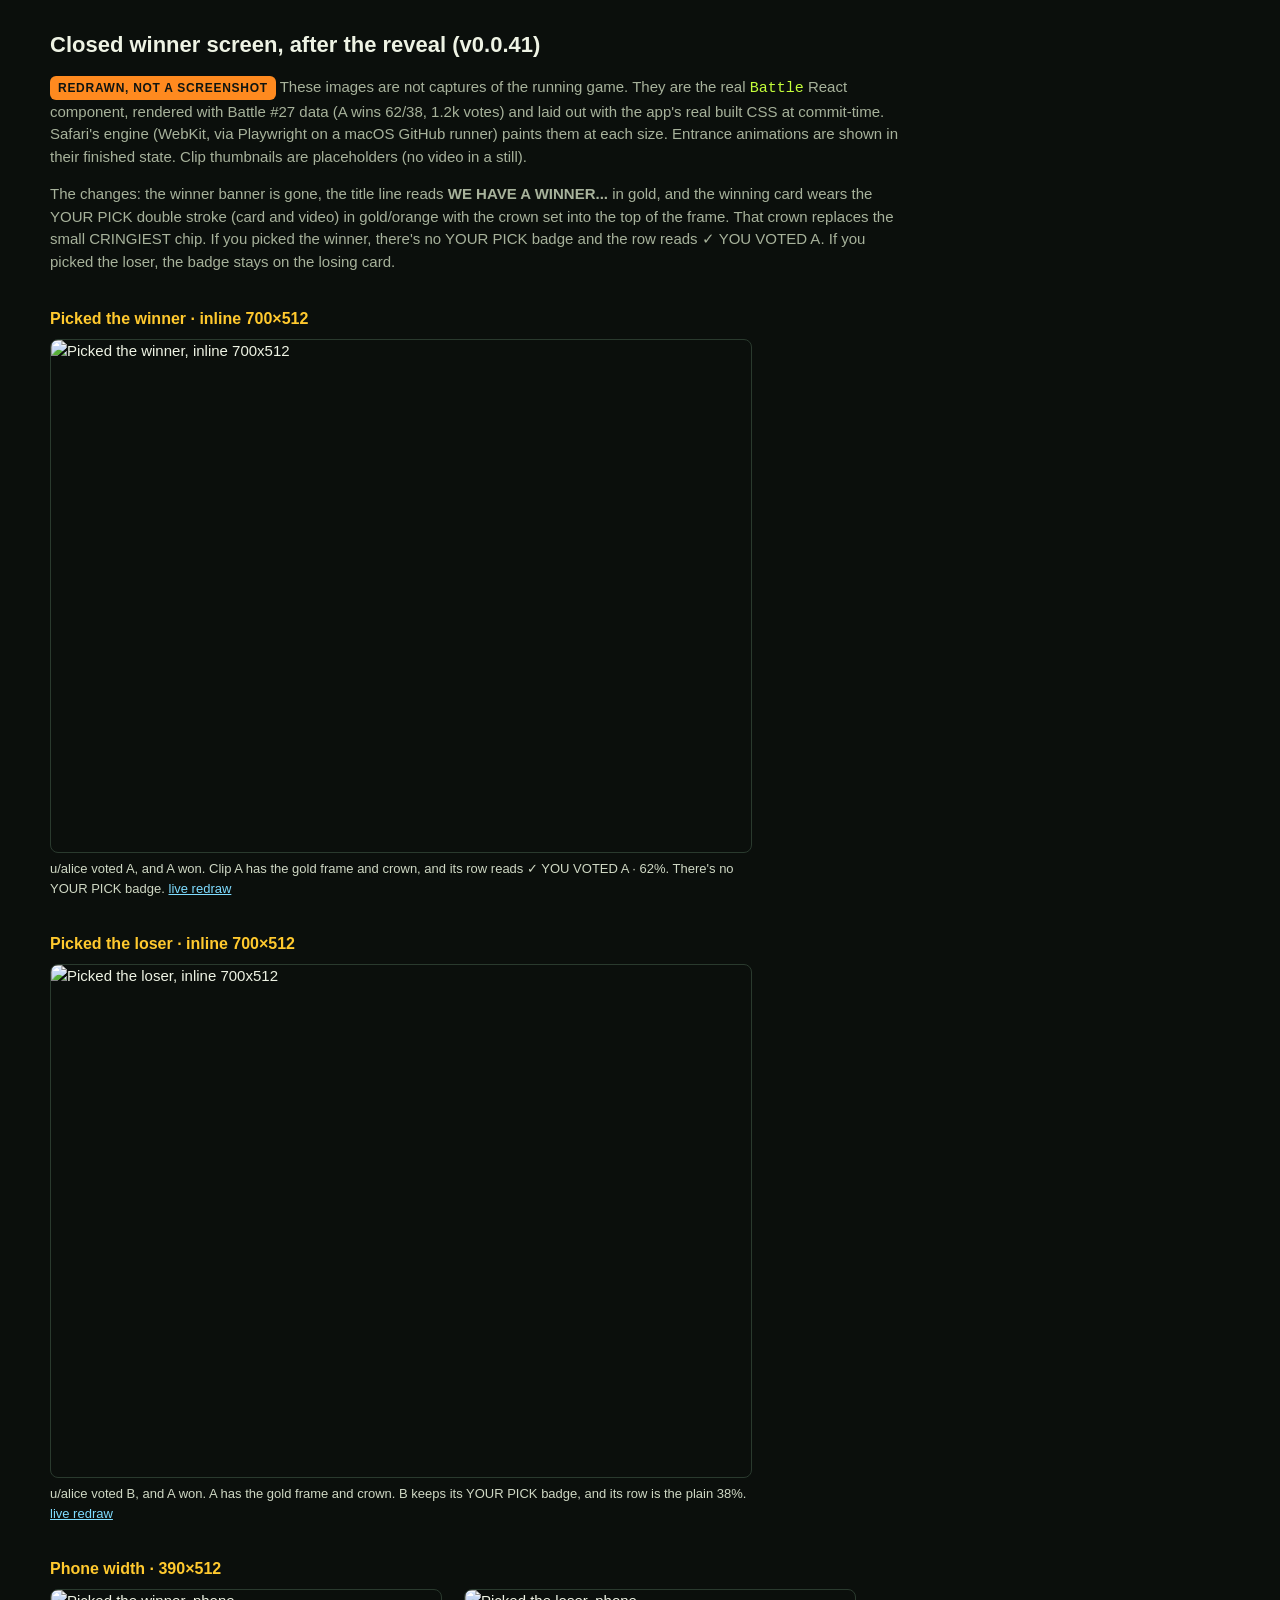
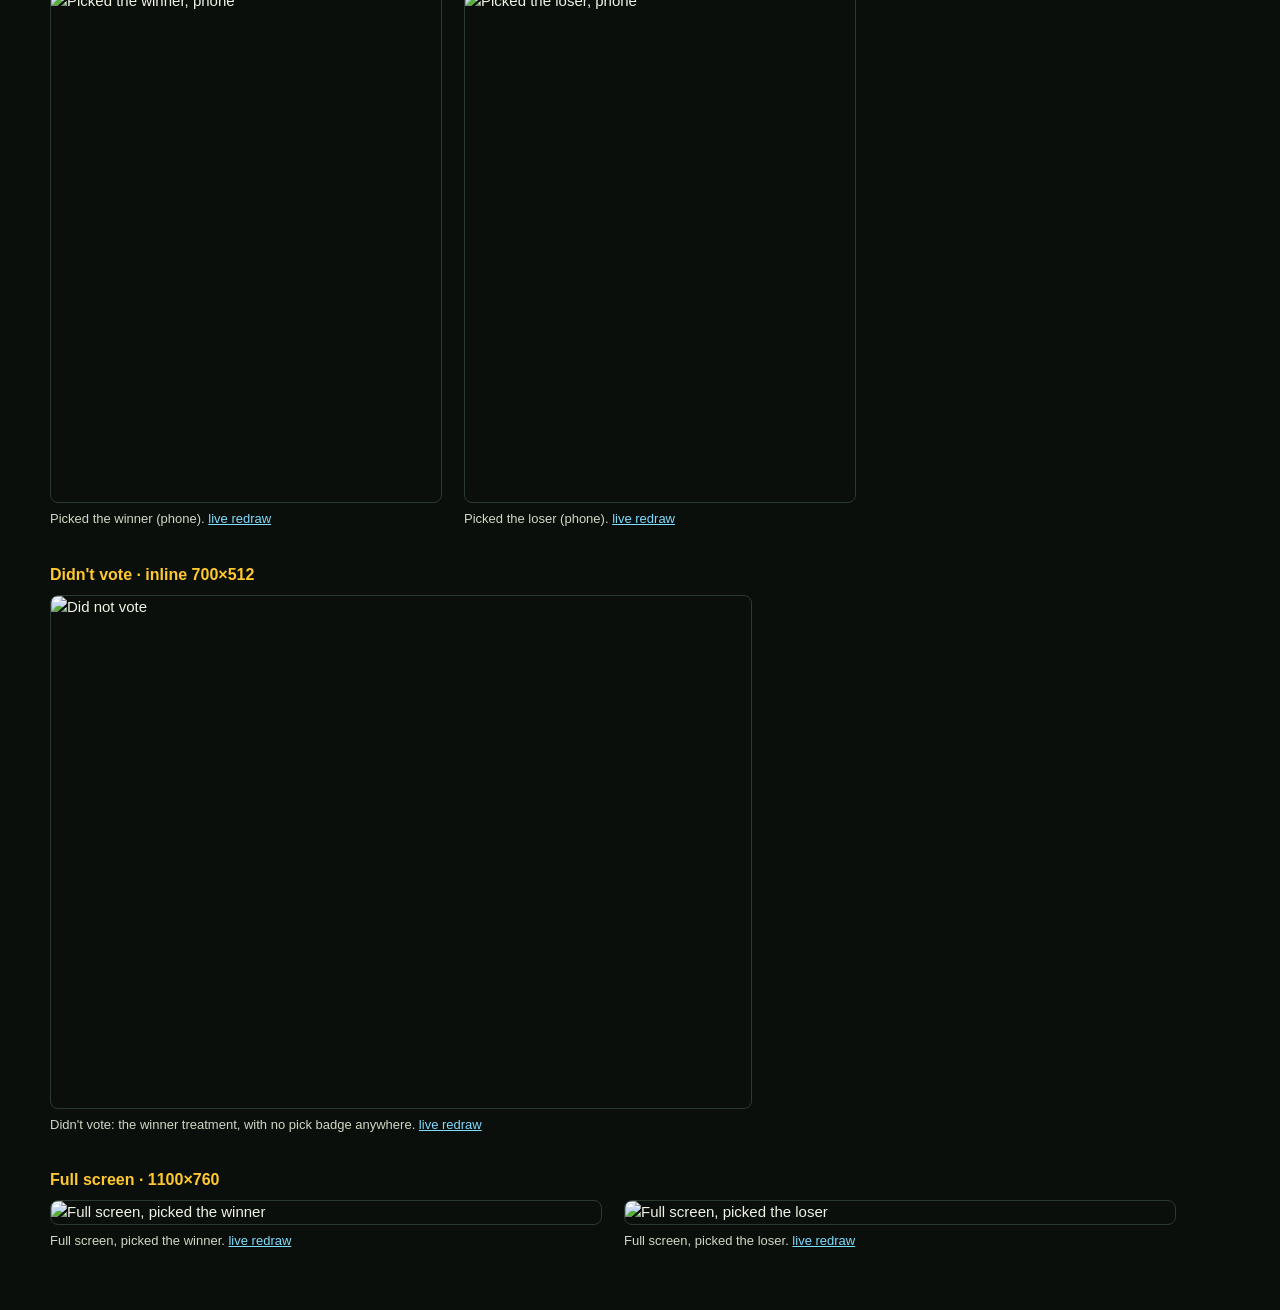
==== winner-screen/index.html @ 5b9187ba "winner-screen: closed winner screen redraw (v0.0.41)" ====
<!doctype html>
<html lang="en"><head><meta charset="utf-8"><meta name="viewport" content="width=device-width,initial-scale=1">
<title>Cringe Battles · closed winner screen (v0.0.41)</title>
<style>
body{margin:0;background:#0b0f0c;color:#eef3e4;font:15px/1.5 -apple-system,BlinkMacSystemFont,'Segoe UI',sans-serif}
main{max-width:1180px;margin:0 auto;padding:28px 20px 60px}
h1{font-size:22px;margin:0 0 6px} h2{font-size:16px;margin:34px 0 8px;color:#ffc92e}
.lbl{display:inline-block;background:#ff8a1f;color:#0f1411;font-weight:800;font-size:12px;letter-spacing:.06em;padding:3px 8px;border-radius:6px}
p{color:#a7b29b;max-width:860px} code{color:#c4ff3a}
.row{display:flex;flex-wrap:wrap;gap:22px;align-items:flex-start}
figure{margin:0} figure img{display:block;border:1px solid #2a3a2e;border-radius:8px;max-width:100%}
figcaption{font-size:13px;color:#cfd8c4;margin-top:6px;max-width:700px}
figcaption a{color:#7fdcff}
</style></head><body><main>
<h1>Closed winner screen, after the reveal (v0.0.41)</h1>
<p><span class="lbl">REDRAWN, NOT A SCREENSHOT</span> These images are not captures of the running game. They are the real <code>Battle</code> React component, rendered with Battle #27 data (A wins 62/38, 1.2k votes) and laid out with the app's real built CSS at commit-time. Safari's engine (WebKit, via Playwright on a macOS GitHub runner) paints them at each size. Entrance animations are shown in their finished state. Clip thumbnails are placeholders (no video in a still).</p>
<p>The changes: the winner banner is gone, the title line reads <b>WE HAVE A WINNER...</b> in gold, and the winning card wears the YOUR PICK double stroke (card and video) in gold/orange with the crown set into the top of the frame. That crown replaces the small CRINGIEST chip. If you picked the winner, there's no YOUR PICK badge and the row reads ✓ YOU VOTED A. If you picked the loser, the badge stays on the losing card.</p>

<h2>Picked the winner · inline 700×512</h2>
<div class="row"><figure><img src="shots/picked-winner--inline-700x512.png" width="700" height="512" alt="Picked the winner, inline 700x512"><figcaption>u/alice voted A, and A won. Clip A has the gold frame and crown, and its row reads ✓ YOU VOTED A · 62%. There's no YOUR PICK badge. <a href="cap/picked-winner--inline-700x512.html">live redraw</a></figcaption></figure></div>

<h2>Picked the loser · inline 700×512</h2>
<div class="row"><figure><img src="shots/picked-loser--inline-700x512.png" width="700" height="512" alt="Picked the loser, inline 700x512"><figcaption>u/alice voted B, and A won. A has the gold frame and crown. B keeps its YOUR PICK badge, and its row is the plain 38%. <a href="cap/picked-loser--inline-700x512.html">live redraw</a></figcaption></figure></div>

<h2>Phone width · 390×512</h2>
<div class="row">
<figure><img src="shots/picked-winner--phone-390x512.png" width="390" height="512" alt="Picked the winner, phone"><figcaption>Picked the winner (phone). <a href="cap/picked-winner--phone-390x512.html">live redraw</a></figcaption></figure>
<figure><img src="shots/picked-loser--phone-390x512.png" width="390" height="512" alt="Picked the loser, phone"><figcaption>Picked the loser (phone). <a href="cap/picked-loser--phone-390x512.html">live redraw</a></figcaption></figure>
</div>

<h2>Didn't vote · inline 700×512</h2>
<div class="row"><figure><img src="shots/no-vote--inline-700x512.png" width="700" height="512" alt="Did not vote"><figcaption>Didn't vote: the winner treatment, with no pick badge anywhere. <a href="cap/no-vote--inline-700x512.html">live redraw</a></figcaption></figure></div>

<h2>Full screen · 1100×760</h2>
<div class="row">
<figure><img src="shots/fullscreen-picked-winner--fullscreen-1100x760.png" width="550" alt="Full screen, picked the winner"><figcaption>Full screen, picked the winner. <a href="cap/fullscreen-picked-winner--fullscreen-1100x760.html">live redraw</a></figcaption></figure>
<figure><img src="shots/fullscreen-picked-loser--fullscreen-1100x760.png" width="550" alt="Full screen, picked the loser"><figcaption>Full screen, picked the loser. <a href="cap/fullscreen-picked-loser--fullscreen-1100x760.html">live redraw</a></figcaption></figure>
</div>
</main></body></html>
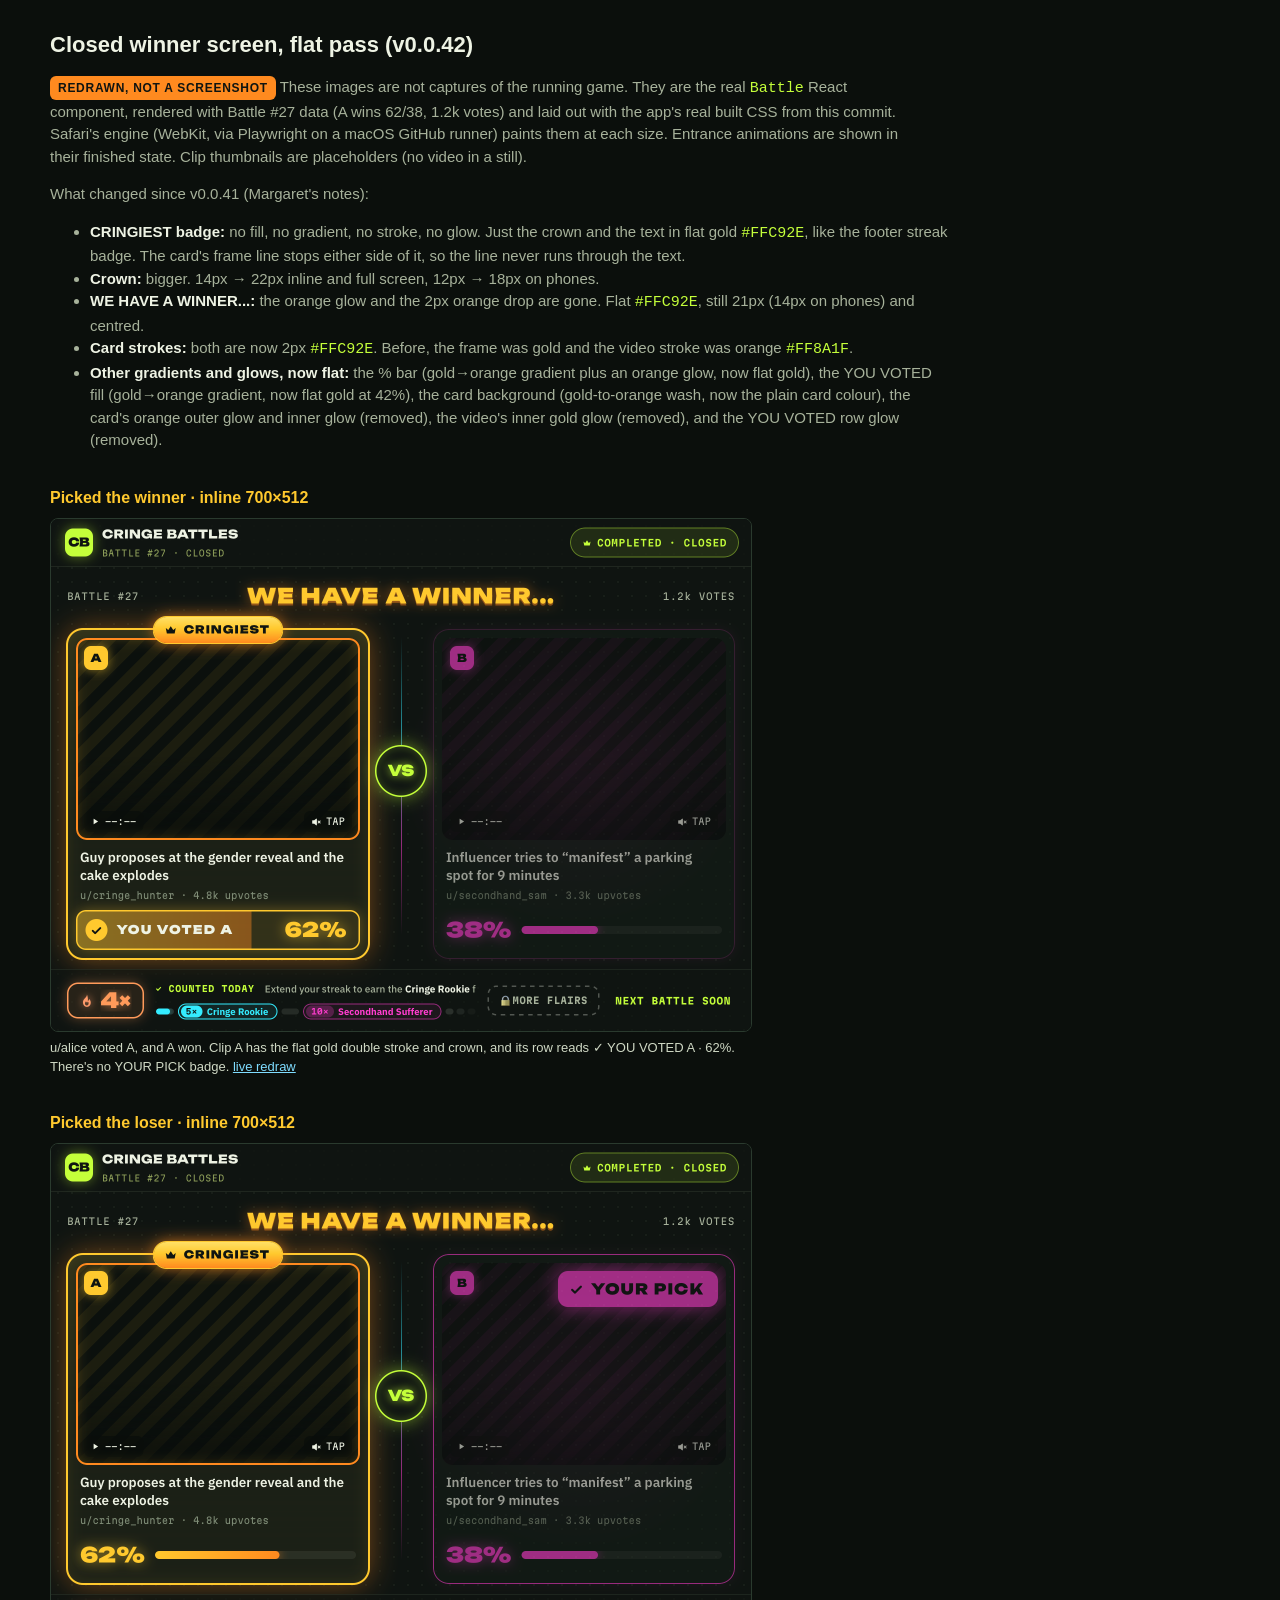
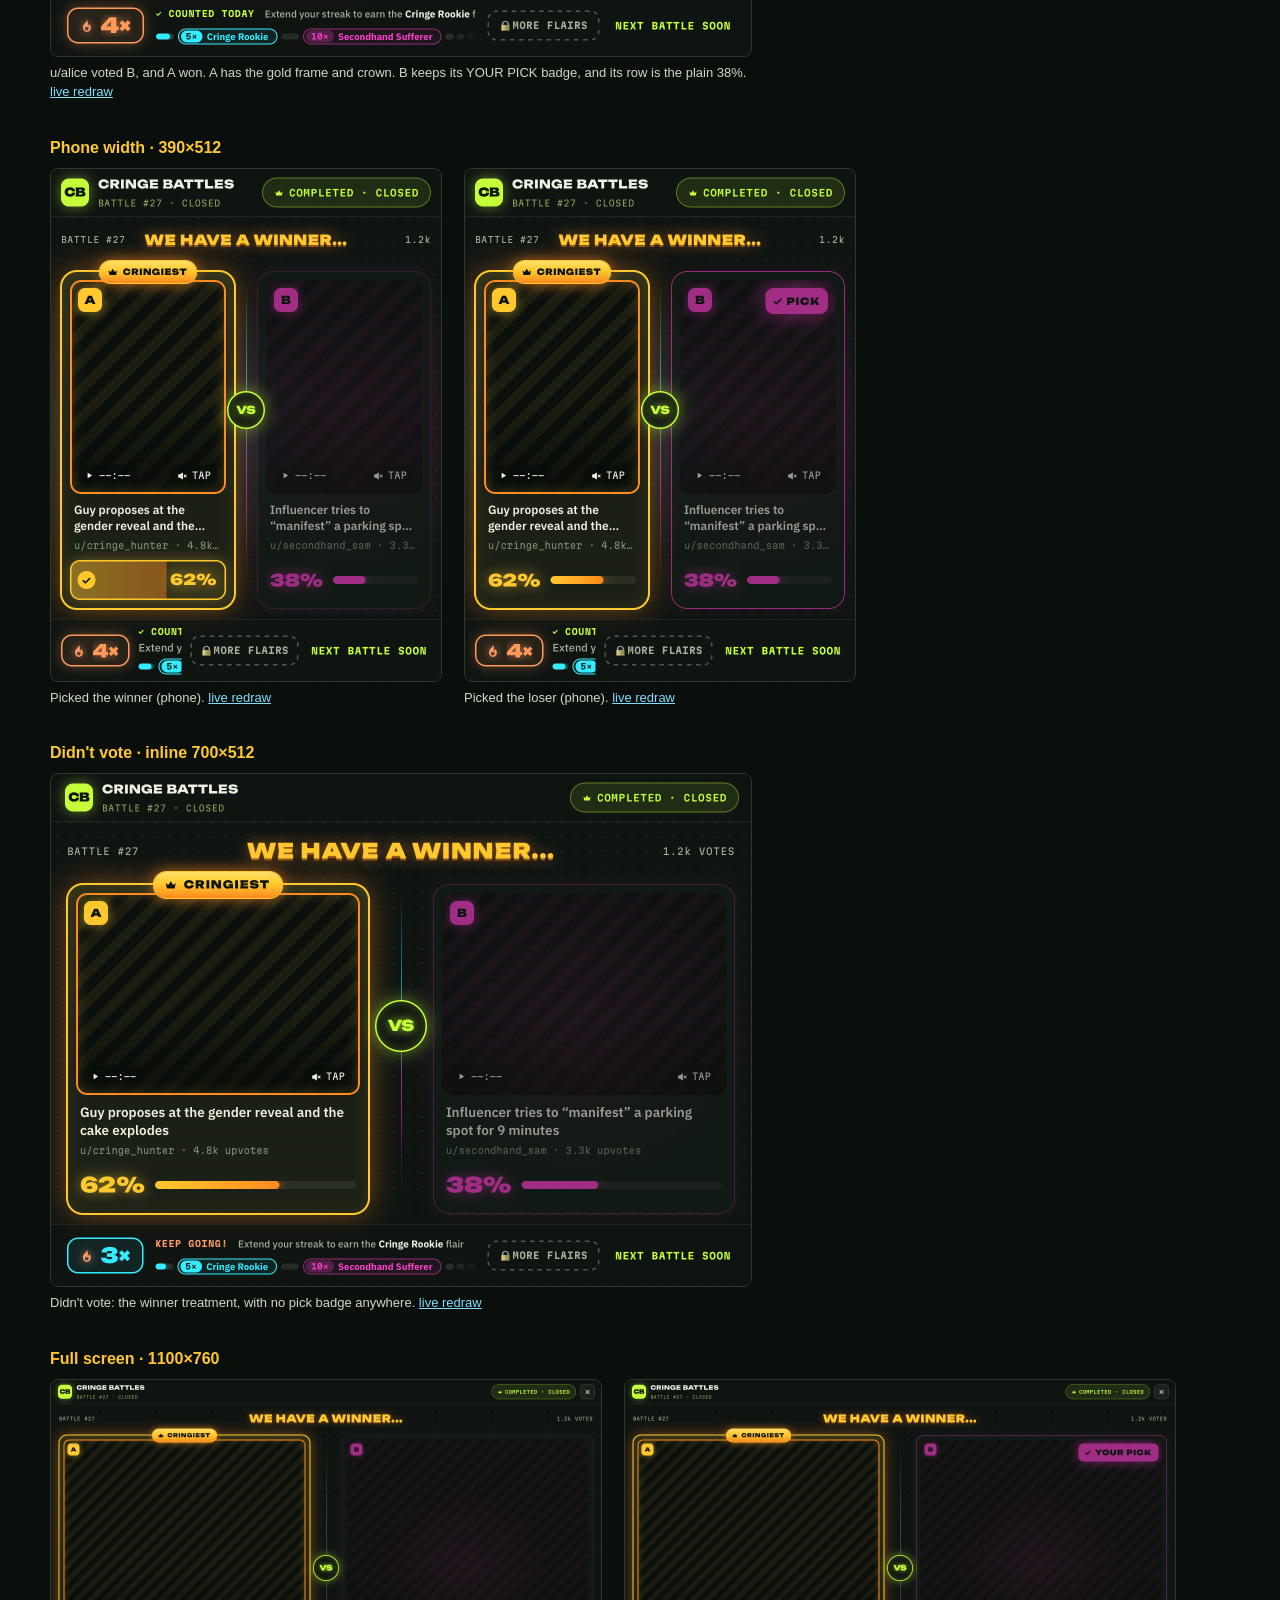
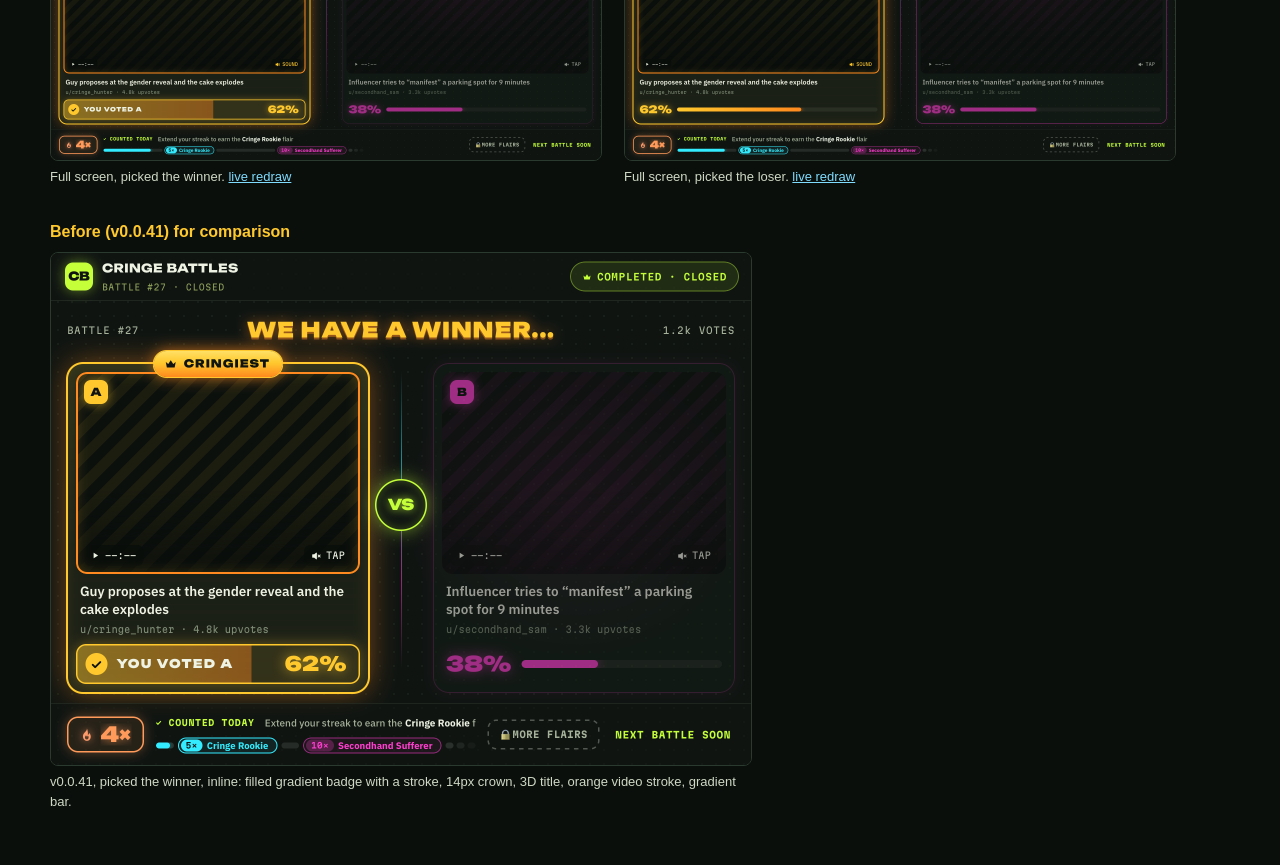
==== commit 5da1e076: "winner-screen v0.0.42: flat pass redraws (keep v0.0.41 shots for comparison) + pixel check" ====
--- a/winner-screen/index.html
+++ b/winner-screen/index.html
@@ -1,23 +1,31 @@
 <!doctype html>
 <html lang="en"><head><meta charset="utf-8"><meta name="viewport" content="width=device-width,initial-scale=1">
-<title>Cringe Battles · closed winner screen (v0.0.41)</title>
+<title>Cringe Battles · closed winner screen (v0.0.42, flat pass)</title>
 <style>
 body{margin:0;background:#0b0f0c;color:#eef3e4;font:15px/1.5 -apple-system,BlinkMacSystemFont,'Segoe UI',sans-serif}
 main{max-width:1180px;margin:0 auto;padding:28px 20px 60px}
 h1{font-size:22px;margin:0 0 6px} h2{font-size:16px;margin:34px 0 8px;color:#ffc92e}
 .lbl{display:inline-block;background:#ff8a1f;color:#0f1411;font-weight:800;font-size:12px;letter-spacing:.06em;padding:3px 8px;border-radius:6px}
-p{color:#a7b29b;max-width:860px} code{color:#c4ff3a}
+p,li{color:#a7b29b;max-width:860px} code{color:#c4ff3a} b{color:#eef3e4}
 .row{display:flex;flex-wrap:wrap;gap:22px;align-items:flex-start}
 figure{margin:0} figure img{display:block;border:1px solid #2a3a2e;border-radius:8px;max-width:100%}
 figcaption{font-size:13px;color:#cfd8c4;margin-top:6px;max-width:700px}
-figcaption a{color:#7fdcff}
+figcaption a,p a{color:#7fdcff}
+table{border-collapse:collapse;font-size:13px;color:#cfd8c4} td,th{border:1px solid #2a3a2e;padding:4px 8px;text-align:left}
 </style></head><body><main>
-<h1>Closed winner screen, after the reveal (v0.0.41)</h1>
-<p><span class="lbl">REDRAWN, NOT A SCREENSHOT</span> These images are not captures of the running game. They are the real <code>Battle</code> React component, rendered with Battle #27 data (A wins 62/38, 1.2k votes) and laid out with the app's real built CSS at commit-time. Safari's engine (WebKit, via Playwright on a macOS GitHub runner) paints them at each size. Entrance animations are shown in their finished state. Clip thumbnails are placeholders (no video in a still).</p>
-<p>The changes: the winner banner is gone, the title line reads <b>WE HAVE A WINNER...</b> in gold, and the winning card wears the YOUR PICK double stroke (card and video) in gold/orange with the crown set into the top of the frame. That crown replaces the small CRINGIEST chip. If you picked the winner, there's no YOUR PICK badge and the row reads ✓ YOU VOTED A. If you picked the loser, the badge stays on the losing card.</p>
+<h1>Closed winner screen, flat pass (v0.0.42)</h1>
+<p><span class="lbl">REDRAWN, NOT A SCREENSHOT</span> These images are not captures of the running game. They are the real <code>Battle</code> React component, rendered with Battle #27 data (A wins 62/38, 1.2k votes) and laid out with the app's real built CSS from this commit. Safari's engine (WebKit, via Playwright on a macOS GitHub runner) paints them at each size. Entrance animations are shown in their finished state. Clip thumbnails are placeholders (no video in a still).</p>
+<p>What changed since v0.0.41 (Margaret's notes):</p>
+<ul>
+<li><b>CRINGIEST badge:</b> no fill, no gradient, no stroke, no glow. Just the crown and the text in flat gold <code>#FFC92E</code>, like the footer streak badge. The card's frame line stops either side of it, so the line never runs through the text.</li>
+<li><b>Crown:</b> bigger. 14px → 22px inline and full screen, 12px → 18px on phones.</li>
+<li><b>WE HAVE A WINNER...:</b> the orange glow and the 2px orange drop are gone. Flat <code>#FFC92E</code>, still 21px (14px on phones) and centred.</li>
+<li><b>Card strokes:</b> both are now 2px <code>#FFC92E</code>. Before, the frame was gold and the video stroke was orange <code>#FF8A1F</code>.</li>
+<li><b>Other gradients and glows, now flat:</b> the % bar (gold→orange gradient plus an orange glow, now flat gold), the YOU VOTED fill (gold→orange gradient, now flat gold at 42%), the card background (gold-to-orange wash, now the plain card colour), the card's orange outer glow and inner glow (removed), the video's inner gold glow (removed), and the YOU VOTED row glow (removed).</li>
+</ul>
 
 <h2>Picked the winner · inline 700×512</h2>
-<div class="row"><figure><img src="shots/picked-winner--inline-700x512.png" width="700" height="512" alt="Picked the winner, inline 700x512"><figcaption>u/alice voted A, and A won. Clip A has the gold frame and crown, and its row reads ✓ YOU VOTED A · 62%. There's no YOUR PICK badge. <a href="cap/picked-winner--inline-700x512.html">live redraw</a></figcaption></figure></div>
+<div class="row"><figure><img src="shots/picked-winner--inline-700x512.png" width="700" height="512" alt="Picked the winner, inline 700x512"><figcaption>u/alice voted A, and A won. Clip A has the flat gold double stroke and crown, and its row reads ✓ YOU VOTED A · 62%. There's no YOUR PICK badge. <a href="cap/picked-winner--inline-700x512.html">live redraw</a></figcaption></figure></div>
 
 <h2>Picked the loser · inline 700×512</h2>
 <div class="row"><figure><img src="shots/picked-loser--inline-700x512.png" width="700" height="512" alt="Picked the loser, inline 700x512"><figcaption>u/alice voted B, and A won. A has the gold frame and crown. B keeps its YOUR PICK badge, and its row is the plain 38%. <a href="cap/picked-loser--inline-700x512.html">live redraw</a></figcaption></figure></div>
@@ -36,4 +44,11 @@
 <figure><img src="shots/fullscreen-picked-winner--fullscreen-1100x760.png" width="550" alt="Full screen, picked the winner"><figcaption>Full screen, picked the winner. <a href="cap/fullscreen-picked-winner--fullscreen-1100x760.html">live redraw</a></figcaption></figure>
 <figure><img src="shots/fullscreen-picked-loser--fullscreen-1100x760.png" width="550" alt="Full screen, picked the loser"><figcaption>Full screen, picked the loser. <a href="cap/fullscreen-picked-loser--fullscreen-1100x760.html">live redraw</a></figcaption></figure>
 </div>
+
+<h2>Before (v0.0.41) for comparison</h2>
+<div class="row">
+<figure><img src="v041/shots/picked-winner--inline-700x512.png" width="700" height="512" alt="v0.0.41 picked the winner, inline"><figcaption>v0.0.41, picked the winner, inline: filled gradient badge with a stroke, 14px crown, 3D title, orange video stroke, gradient bar.</figcaption></figure>
+</div>
+
+<!--PIXELCHECK-->
 </main></body></html>
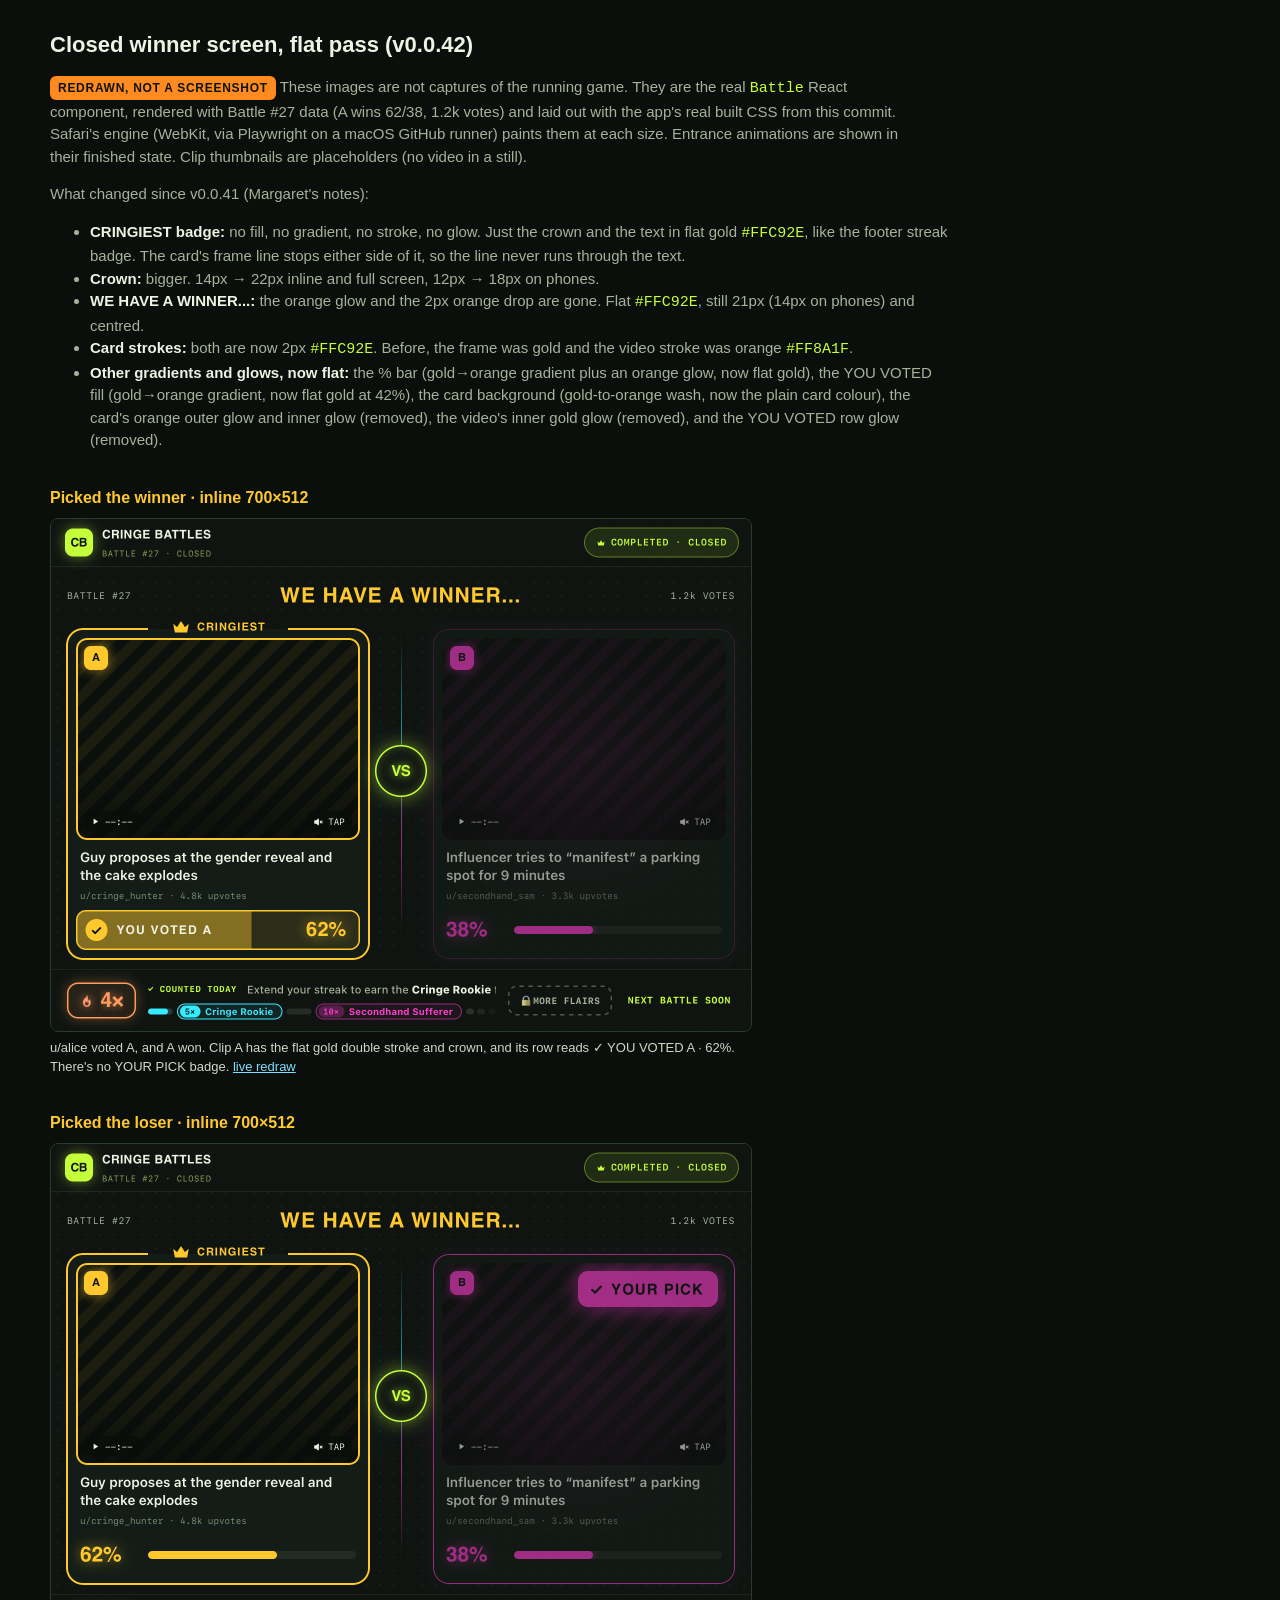
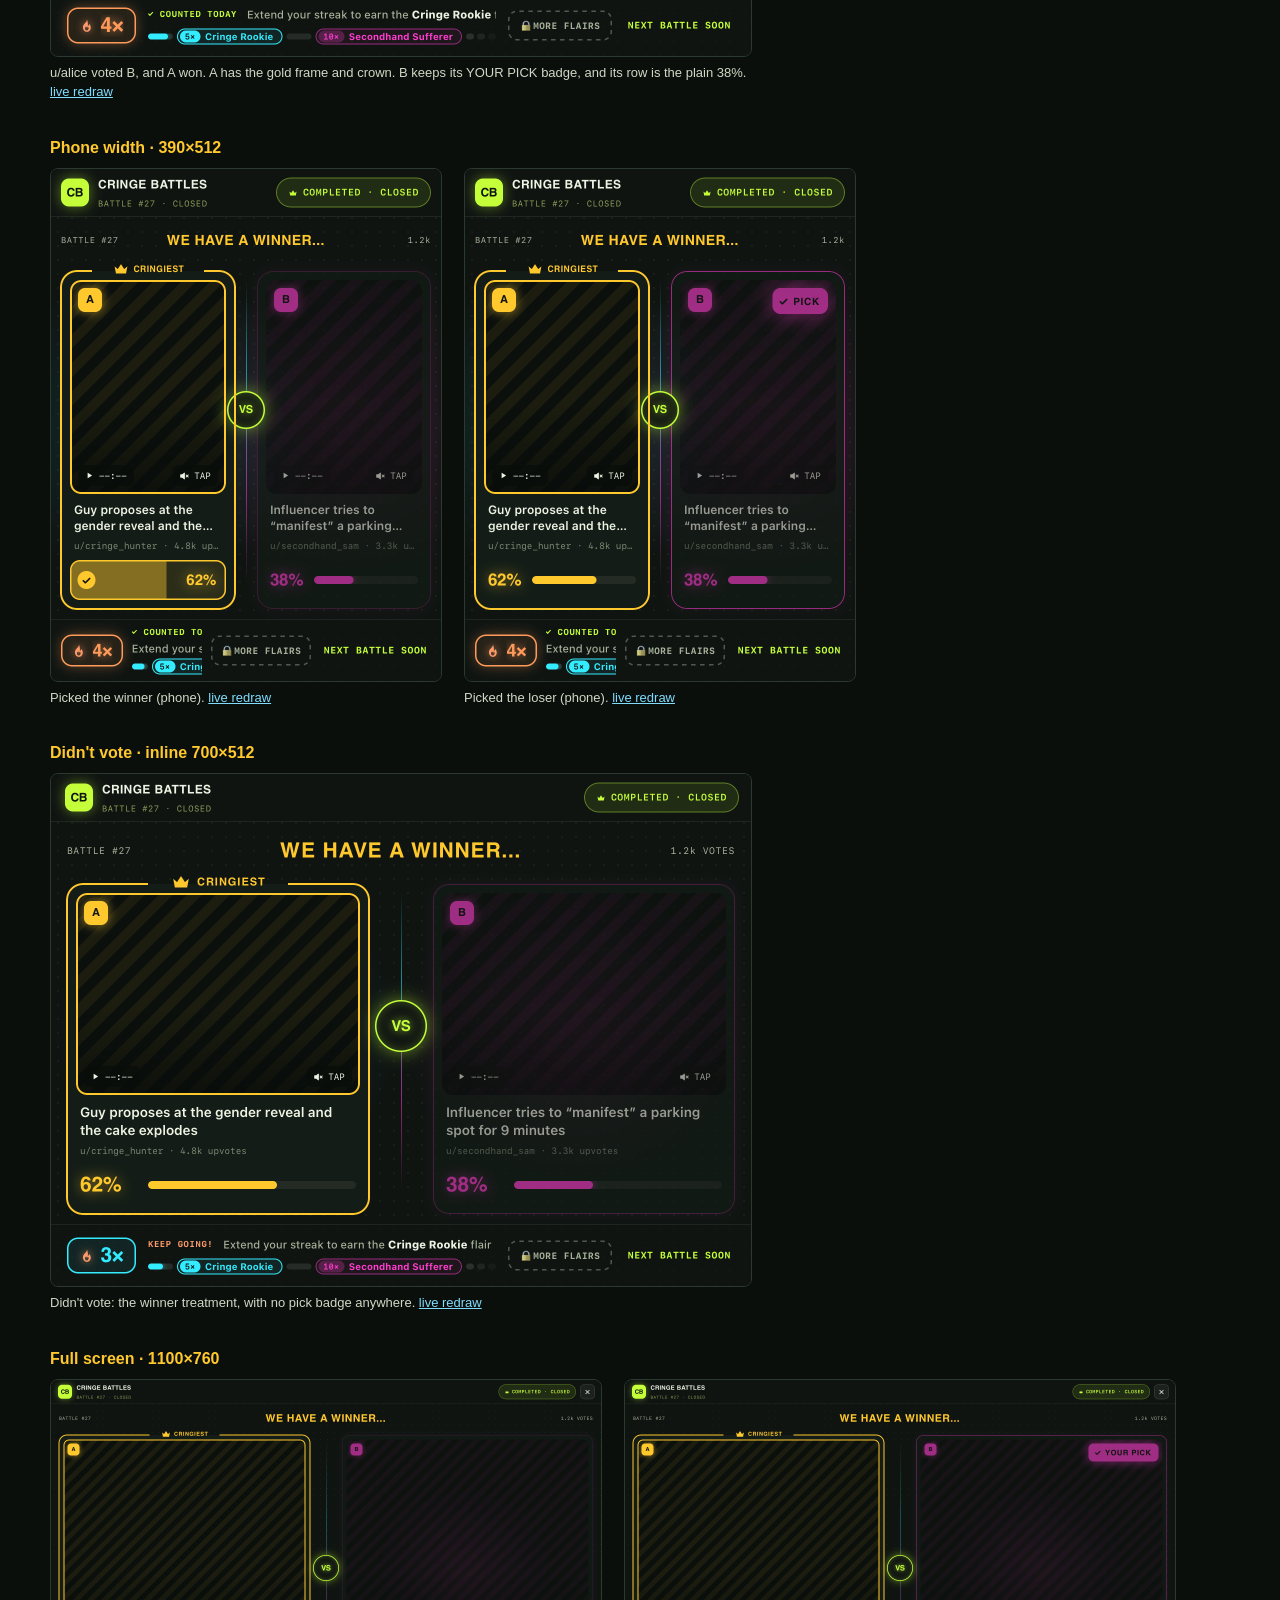
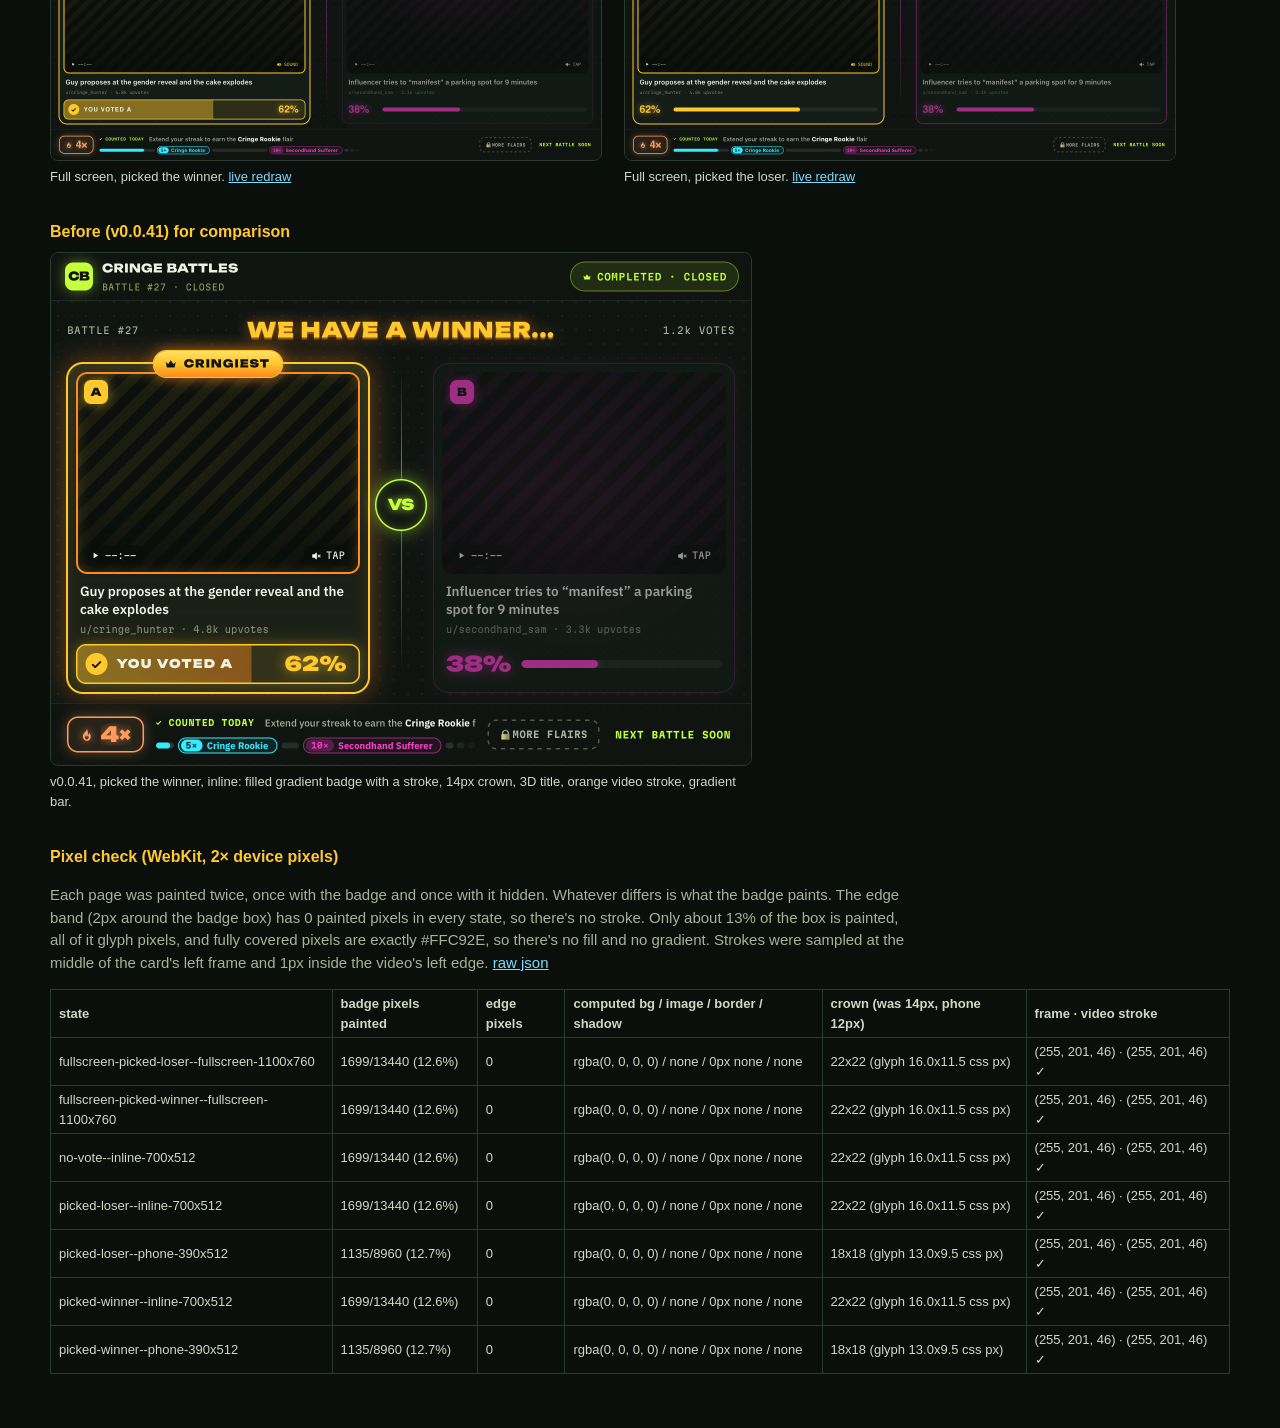
==== commit 58194138: "winner-screen v0.0.42: pixel-check table" ====
--- a/winner-screen/index.html
+++ b/winner-screen/index.html
@@ -50,5 +50,7 @@
 <figure><img src="v041/shots/picked-winner--inline-700x512.png" width="700" height="512" alt="v0.0.41 picked the winner, inline"><figcaption>v0.0.41, picked the winner, inline: filled gradient badge with a stroke, 14px crown, 3D title, orange video stroke, gradient bar.</figcaption></figure>
 </div>
 
-<!--PIXELCHECK-->
+<h2>Pixel check (WebKit, 2× device pixels)</h2>
+<p>Each page was painted twice, once with the badge and once with it hidden. Whatever differs is what the badge paints. The edge band (2px around the badge box) has 0 painted pixels in every state, so there's no stroke. Only about 13% of the box is painted, all of it glyph pixels, and fully covered pixels are exactly #FFC92E, so there's no fill and no gradient. Strokes were sampled at the middle of the card's left frame and 1px inside the video's left edge. <a href="shots/pixel-check.json">raw json</a></p>
+<table><tr><th>state</th><th>badge pixels painted</th><th>edge pixels</th><th>computed bg / image / border / shadow</th><th>crown (was 14px, phone 12px)</th><th>frame · video stroke</th></tr><tr><td>fullscreen-picked-loser--fullscreen-1100x760</td><td>1699/13440 (12.6%)</td><td>0</td><td>rgba(0, 0, 0, 0) / none / 0px none / none</td><td>22x22 (glyph 16.0x11.5 css px)</td><td>(255, 201, 46) · (255, 201, 46) ✓</td></tr><tr><td>fullscreen-picked-winner--fullscreen-1100x760</td><td>1699/13440 (12.6%)</td><td>0</td><td>rgba(0, 0, 0, 0) / none / 0px none / none</td><td>22x22 (glyph 16.0x11.5 css px)</td><td>(255, 201, 46) · (255, 201, 46) ✓</td></tr><tr><td>no-vote--inline-700x512</td><td>1699/13440 (12.6%)</td><td>0</td><td>rgba(0, 0, 0, 0) / none / 0px none / none</td><td>22x22 (glyph 16.0x11.5 css px)</td><td>(255, 201, 46) · (255, 201, 46) ✓</td></tr><tr><td>picked-loser--inline-700x512</td><td>1699/13440 (12.6%)</td><td>0</td><td>rgba(0, 0, 0, 0) / none / 0px none / none</td><td>22x22 (glyph 16.0x11.5 css px)</td><td>(255, 201, 46) · (255, 201, 46) ✓</td></tr><tr><td>picked-loser--phone-390x512</td><td>1135/8960 (12.7%)</td><td>0</td><td>rgba(0, 0, 0, 0) / none / 0px none / none</td><td>18x18 (glyph 13.0x9.5 css px)</td><td>(255, 201, 46) · (255, 201, 46) ✓</td></tr><tr><td>picked-winner--inline-700x512</td><td>1699/13440 (12.6%)</td><td>0</td><td>rgba(0, 0, 0, 0) / none / 0px none / none</td><td>22x22 (glyph 16.0x11.5 css px)</td><td>(255, 201, 46) · (255, 201, 46) ✓</td></tr><tr><td>picked-winner--phone-390x512</td><td>1135/8960 (12.7%)</td><td>0</td><td>rgba(0, 0, 0, 0) / none / 0px none / none</td><td>18x18 (glyph 13.0x9.5 css px)</td><td>(255, 201, 46) · (255, 201, 46) ✓</td></tr></table>
 </main></body></html>
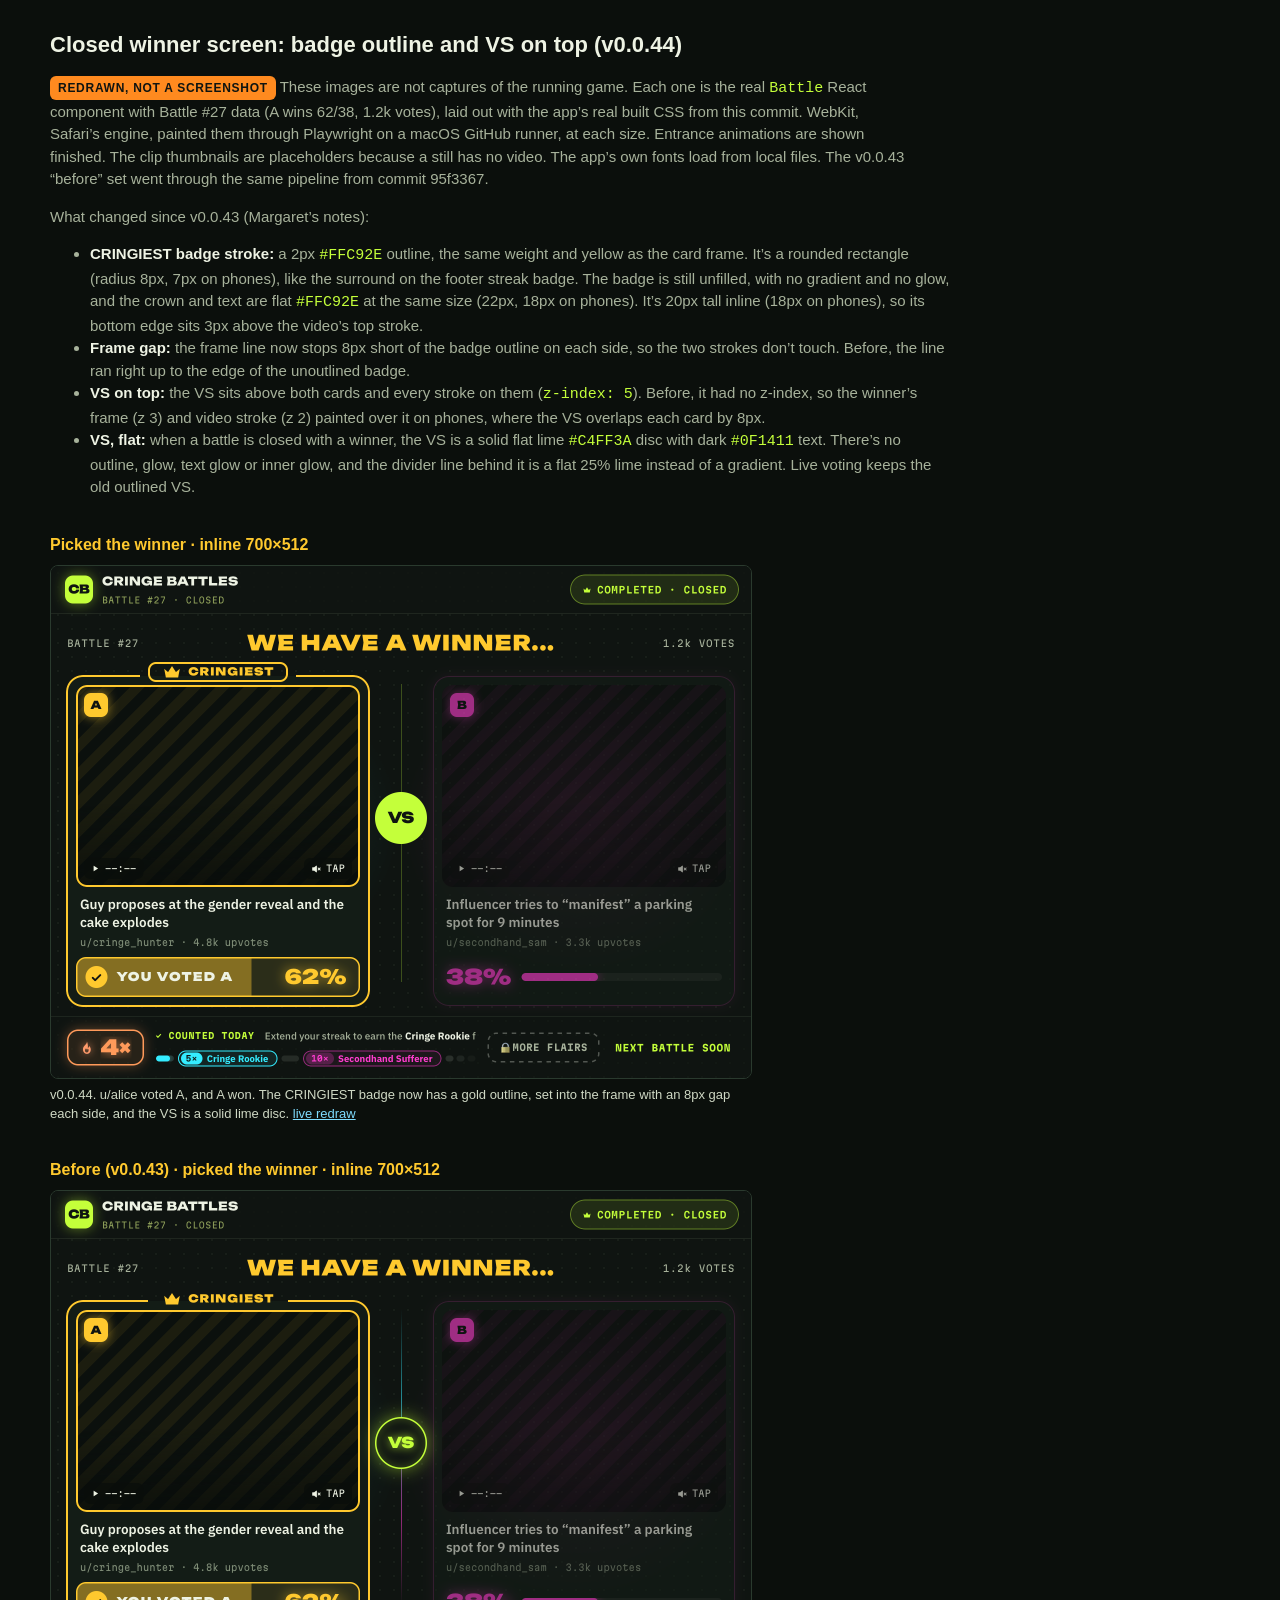
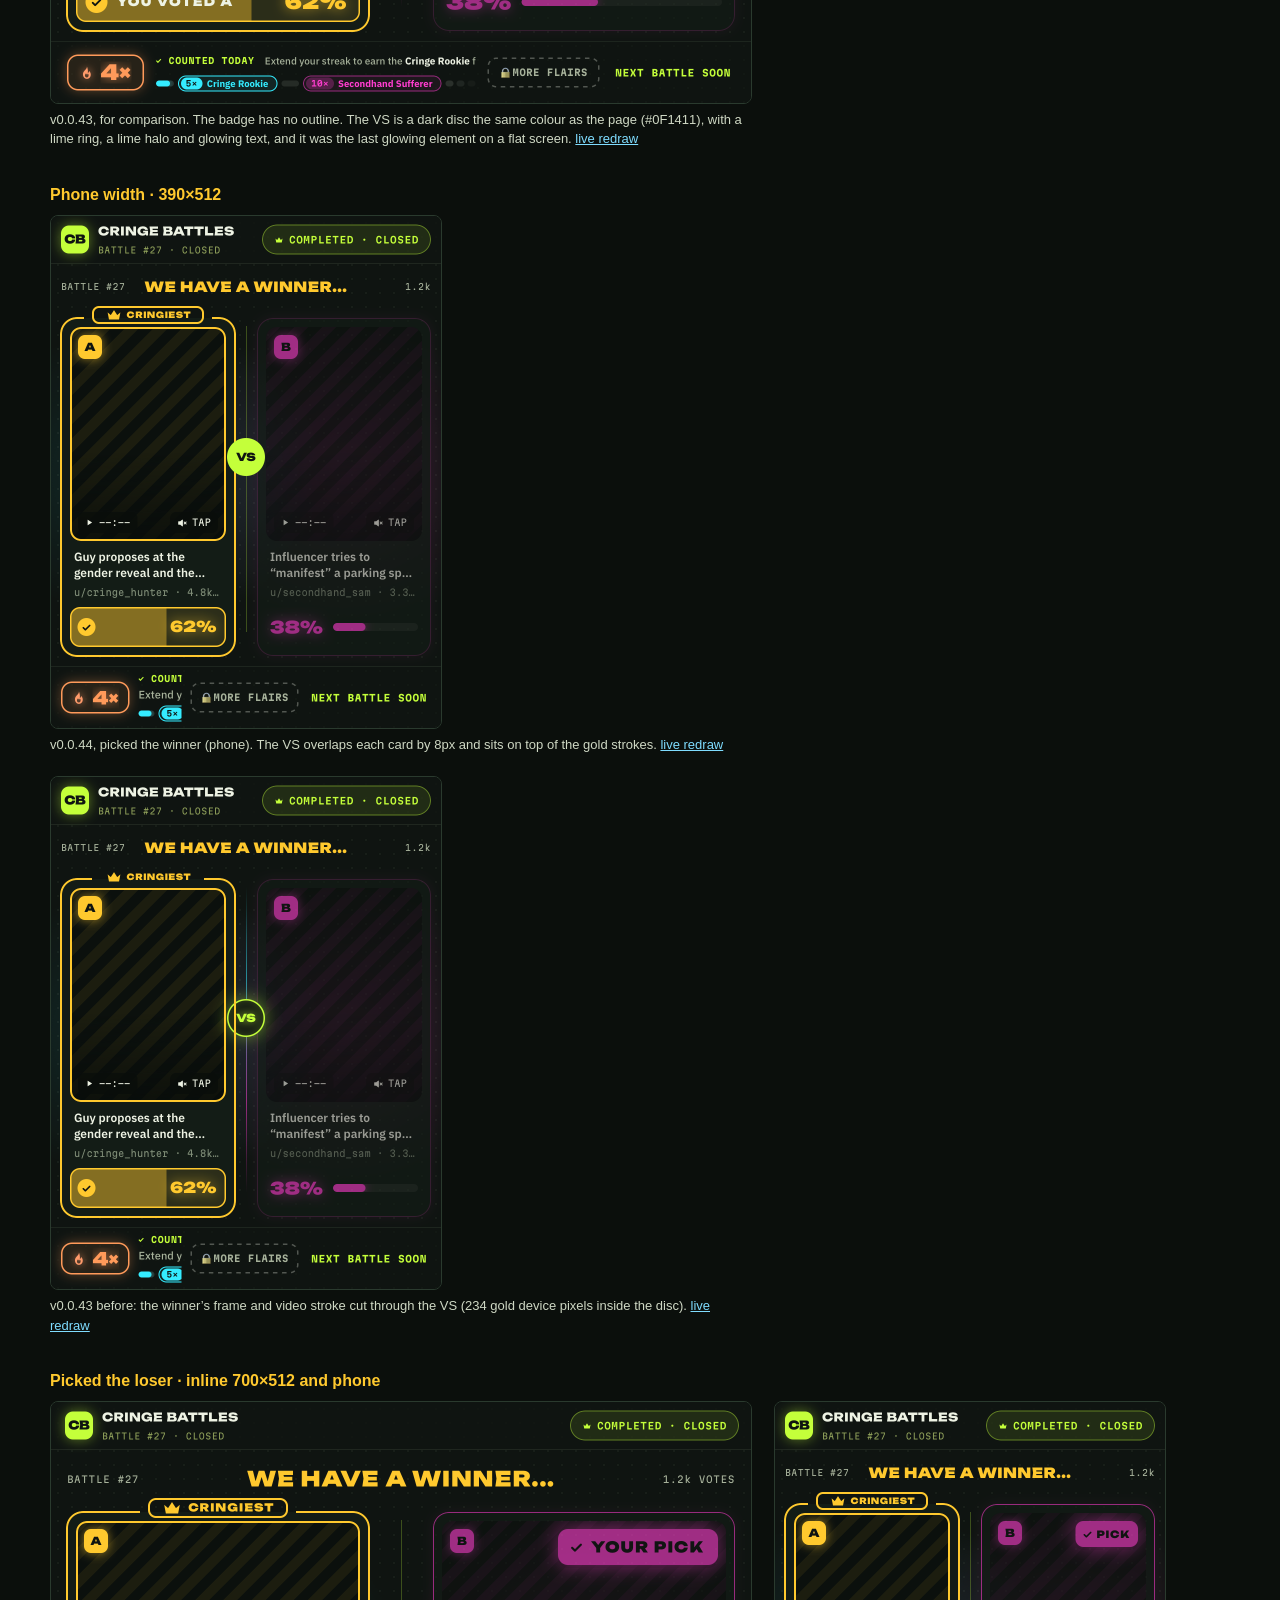
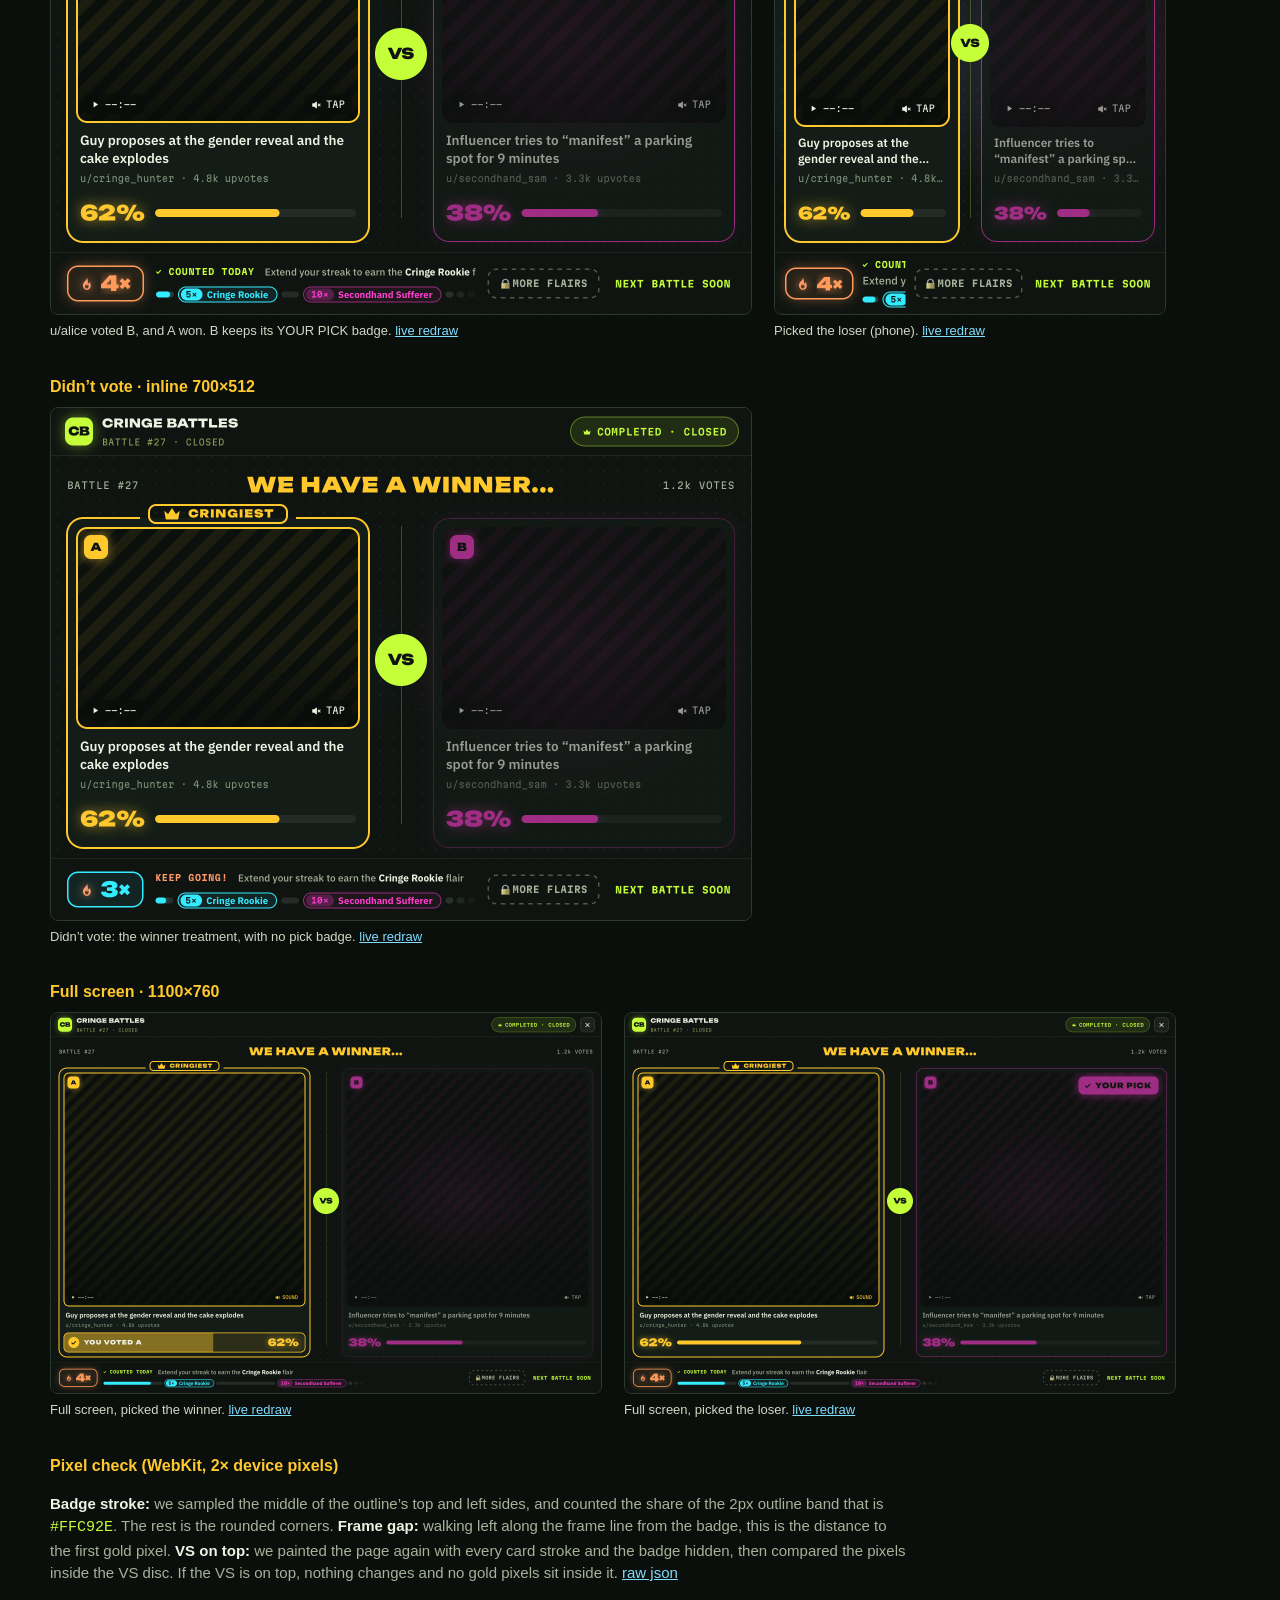
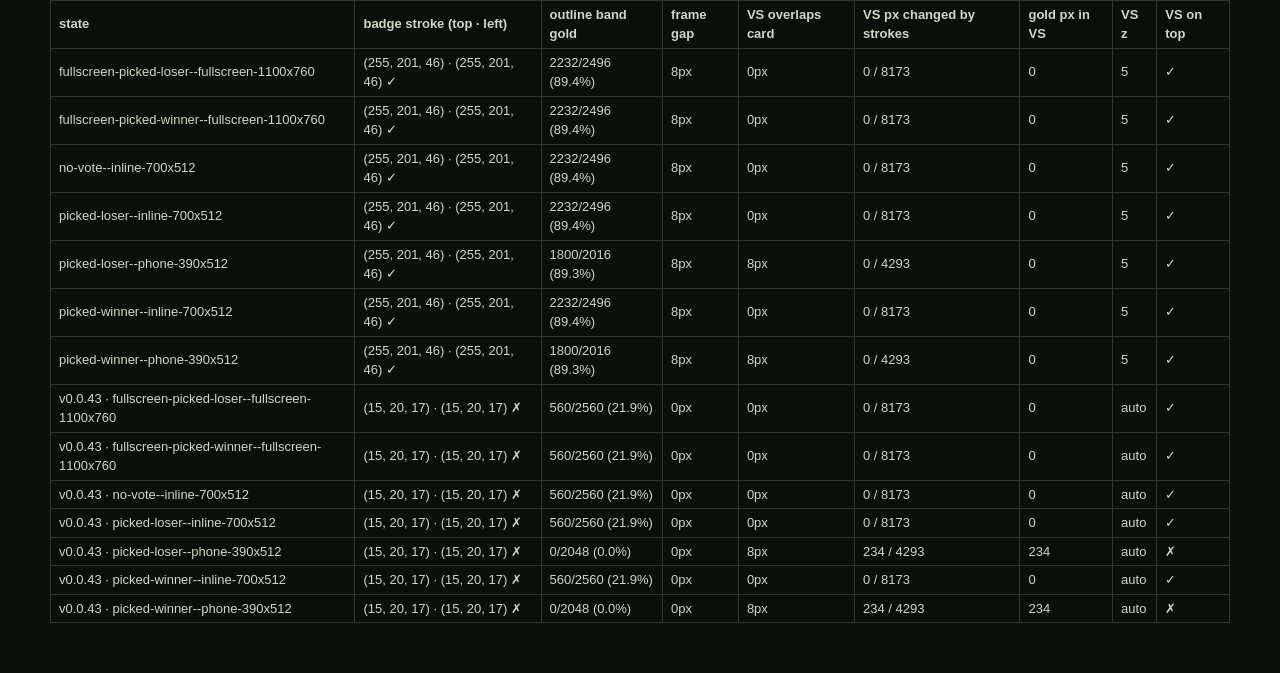
==== commit 36393354: "winner-screen v0.0.44 page" ====
--- a/winner-screen/index.html
+++ b/winner-screen/index.html
@@ -1,6 +1,6 @@
 <!doctype html>
 <html lang="en"><head><meta charset="utf-8"><meta name="viewport" content="width=device-width,initial-scale=1">
-<title>Cringe Battles · closed winner screen (v0.0.42, flat pass)</title>
+<title>Cringe Battles · closed winner screen (v0.0.44: badge outline, VS on top)</title>
 <style>
 body{margin:0;background:#0b0f0c;color:#eef3e4;font:15px/1.5 -apple-system,BlinkMacSystemFont,'Segoe UI',sans-serif}
 main{max-width:1180px;margin:0 auto;padding:28px 20px 60px}
@@ -13,31 +13,36 @@
 figcaption a,p a{color:#7fdcff}
 table{border-collapse:collapse;font-size:13px;color:#cfd8c4} td,th{border:1px solid #2a3a2e;padding:4px 8px;text-align:left}
 </style></head><body><main>
-<h1>Closed winner screen, flat pass (v0.0.42)</h1>
-<p><span class="lbl">REDRAWN, NOT A SCREENSHOT</span> These images are not captures of the running game. They are the real <code>Battle</code> React component, rendered with Battle #27 data (A wins 62/38, 1.2k votes) and laid out with the app's real built CSS from this commit. Safari's engine (WebKit, via Playwright on a macOS GitHub runner) paints them at each size. Entrance animations are shown in their finished state. Clip thumbnails are placeholders (no video in a still).</p>
-<p>What changed since v0.0.41 (Margaret's notes):</p>
+<h1>Closed winner screen: badge outline and VS on top (v0.0.44)</h1>
+<p><span class="lbl">REDRAWN, NOT A SCREENSHOT</span> These images are not captures of the running game. Each one is the real <code>Battle</code> React component with Battle #27 data (A wins 62/38, 1.2k votes), laid out with the app’s real built CSS from this commit. WebKit, Safari’s engine, painted them through Playwright on a macOS GitHub runner, at each size. Entrance animations are shown finished. The clip thumbnails are placeholders because a still has no video. The app’s own fonts load from local files. The v0.0.43 “before” set went through the same pipeline from commit 95f3367.</p>
+<p>What changed since v0.0.43 (Margaret’s notes):</p>
 <ul>
-<li><b>CRINGIEST badge:</b> no fill, no gradient, no stroke, no glow. Just the crown and the text in flat gold <code>#FFC92E</code>, like the footer streak badge. The card's frame line stops either side of it, so the line never runs through the text.</li>
-<li><b>Crown:</b> bigger. 14px → 22px inline and full screen, 12px → 18px on phones.</li>
-<li><b>WE HAVE A WINNER...:</b> the orange glow and the 2px orange drop are gone. Flat <code>#FFC92E</code>, still 21px (14px on phones) and centred.</li>
-<li><b>Card strokes:</b> both are now 2px <code>#FFC92E</code>. Before, the frame was gold and the video stroke was orange <code>#FF8A1F</code>.</li>
-<li><b>Other gradients and glows, now flat:</b> the % bar (gold→orange gradient plus an orange glow, now flat gold), the YOU VOTED fill (gold→orange gradient, now flat gold at 42%), the card background (gold-to-orange wash, now the plain card colour), the card's orange outer glow and inner glow (removed), the video's inner gold glow (removed), and the YOU VOTED row glow (removed).</li>
+<li><b>CRINGIEST badge stroke:</b> a 2px <code>#FFC92E</code> outline, the same weight and yellow as the card frame. It’s a rounded rectangle (radius 8px, 7px on phones), like the surround on the footer streak badge. The badge is still unfilled, with no gradient and no glow, and the crown and text are flat <code>#FFC92E</code> at the same size (22px, 18px on phones). It’s 20px tall inline (18px on phones), so its bottom edge sits 3px above the video’s top stroke.</li>
+<li><b>Frame gap:</b> the frame line now stops 8px short of the badge outline on each side, so the two strokes don’t touch. Before, the line ran right up to the edge of the unoutlined badge.</li>
+<li><b>VS on top:</b> the VS sits above both cards and every stroke on them (<code>z-index: 5</code>). Before, it had no z-index, so the winner’s frame (z 3) and video stroke (z 2) painted over it on phones, where the VS overlaps each card by 8px.</li>
+<li><b>VS, flat:</b> when a battle is closed with a winner, the VS is a solid flat lime <code>#C4FF3A</code> disc with dark <code>#0F1411</code> text. There’s no outline, glow, text glow or inner glow, and the divider line behind it is a flat 25% lime instead of a gradient. Live voting keeps the old outlined VS.</li>
 </ul>
 
 <h2>Picked the winner · inline 700×512</h2>
-<div class="row"><figure><img src="shots/picked-winner--inline-700x512.png" width="700" height="512" alt="Picked the winner, inline 700x512"><figcaption>u/alice voted A, and A won. Clip A has the flat gold double stroke and crown, and its row reads ✓ YOU VOTED A · 62%. There's no YOUR PICK badge. <a href="cap/picked-winner--inline-700x512.html">live redraw</a></figcaption></figure></div>
+<div class="row"><figure><img src="shots/picked-winner--inline-700x512.png" width="700" height="512" alt="Picked the winner, inline 700x512"><figcaption>v0.0.44. u/alice voted A, and A won. The CRINGIEST badge now has a gold outline, set into the frame with an 8px gap each side, and the VS is a solid lime disc. <a href="cap/picked-winner--inline-700x512.html">live redraw</a></figcaption></figure></div>
 
-<h2>Picked the loser · inline 700×512</h2>
-<div class="row"><figure><img src="shots/picked-loser--inline-700x512.png" width="700" height="512" alt="Picked the loser, inline 700x512"><figcaption>u/alice voted B, and A won. A has the gold frame and crown. B keeps its YOUR PICK badge, and its row is the plain 38%. <a href="cap/picked-loser--inline-700x512.html">live redraw</a></figcaption></figure></div>
+<h2>Before (v0.0.43) · picked the winner · inline 700×512</h2>
+<div class="row"><figure><img src="shots/v043/picked-winner--inline-700x512.png" width="700" height="512" alt="v0.0.43 picked the winner, inline"><figcaption>v0.0.43, for comparison. The badge has no outline. The VS is a dark disc the same colour as the page (#0F1411), with a lime ring, a lime halo and glowing text, and it was the last glowing element on a flat screen. <a href="cap/v043/picked-winner--inline-700x512.html">live redraw</a></figcaption></figure></div>
 
 <h2>Phone width · 390×512</h2>
 <div class="row">
-<figure><img src="shots/picked-winner--phone-390x512.png" width="390" height="512" alt="Picked the winner, phone"><figcaption>Picked the winner (phone). <a href="cap/picked-winner--phone-390x512.html">live redraw</a></figcaption></figure>
+<figure><img src="shots/picked-winner--phone-390x512.png" width="390" height="512" alt="Picked the winner, phone"><figcaption>v0.0.44, picked the winner (phone). The VS overlaps each card by 8px and sits on top of the gold strokes. <a href="cap/picked-winner--phone-390x512.html">live redraw</a></figcaption></figure>
+<figure><img src="shots/v043/picked-winner--phone-390x512.png" width="390" height="512" alt="v0.0.43 picked the winner, phone"><figcaption>v0.0.43 before: the winner’s frame and video stroke cut through the VS (234 gold device pixels inside the disc). <a href="cap/v043/picked-winner--phone-390x512.html">live redraw</a></figcaption></figure>
+</div>
+
+<h2>Picked the loser · inline 700×512 and phone</h2>
+<div class="row">
+<figure><img src="shots/picked-loser--inline-700x512.png" width="700" height="512" alt="Picked the loser, inline"><figcaption>u/alice voted B, and A won. B keeps its YOUR PICK badge. <a href="cap/picked-loser--inline-700x512.html">live redraw</a></figcaption></figure>
 <figure><img src="shots/picked-loser--phone-390x512.png" width="390" height="512" alt="Picked the loser, phone"><figcaption>Picked the loser (phone). <a href="cap/picked-loser--phone-390x512.html">live redraw</a></figcaption></figure>
 </div>
 
-<h2>Didn't vote · inline 700×512</h2>
-<div class="row"><figure><img src="shots/no-vote--inline-700x512.png" width="700" height="512" alt="Did not vote"><figcaption>Didn't vote: the winner treatment, with no pick badge anywhere. <a href="cap/no-vote--inline-700x512.html">live redraw</a></figcaption></figure></div>
+<h2>Didn’t vote · inline 700×512</h2>
+<div class="row"><figure><img src="shots/no-vote--inline-700x512.png" width="700" height="512" alt="Did not vote"><figcaption>Didn’t vote: the winner treatment, with no pick badge. <a href="cap/no-vote--inline-700x512.html">live redraw</a></figcaption></figure></div>
 
 <h2>Full screen · 1100×760</h2>
 <div class="row">
@@ -45,12 +50,7 @@
 <figure><img src="shots/fullscreen-picked-loser--fullscreen-1100x760.png" width="550" alt="Full screen, picked the loser"><figcaption>Full screen, picked the loser. <a href="cap/fullscreen-picked-loser--fullscreen-1100x760.html">live redraw</a></figcaption></figure>
 </div>
 
-<h2>Before (v0.0.41) for comparison</h2>
-<div class="row">
-<figure><img src="v041/shots/picked-winner--inline-700x512.png" width="700" height="512" alt="v0.0.41 picked the winner, inline"><figcaption>v0.0.41, picked the winner, inline: filled gradient badge with a stroke, 14px crown, 3D title, orange video stroke, gradient bar.</figcaption></figure>
-</div>
-
 <h2>Pixel check (WebKit, 2× device pixels)</h2>
-<p>Each page was painted twice, once with the badge and once with it hidden. Whatever differs is what the badge paints. The edge band (2px around the badge box) has 0 painted pixels in every state, so there's no stroke. Only about 13% of the box is painted, all of it glyph pixels, and fully covered pixels are exactly #FFC92E, so there's no fill and no gradient. Strokes were sampled at the middle of the card's left frame and 1px inside the video's left edge. <a href="shots/pixel-check.json">raw json</a></p>
-<table><tr><th>state</th><th>badge pixels painted</th><th>edge pixels</th><th>computed bg / image / border / shadow</th><th>crown (was 14px, phone 12px)</th><th>frame · video stroke</th></tr><tr><td>fullscreen-picked-loser--fullscreen-1100x760</td><td>1699/13440 (12.6%)</td><td>0</td><td>rgba(0, 0, 0, 0) / none / 0px none / none</td><td>22x22 (glyph 16.0x11.5 css px)</td><td>(255, 201, 46) · (255, 201, 46) ✓</td></tr><tr><td>fullscreen-picked-winner--fullscreen-1100x760</td><td>1699/13440 (12.6%)</td><td>0</td><td>rgba(0, 0, 0, 0) / none / 0px none / none</td><td>22x22 (glyph 16.0x11.5 css px)</td><td>(255, 201, 46) · (255, 201, 46) ✓</td></tr><tr><td>no-vote--inline-700x512</td><td>1699/13440 (12.6%)</td><td>0</td><td>rgba(0, 0, 0, 0) / none / 0px none / none</td><td>22x22 (glyph 16.0x11.5 css px)</td><td>(255, 201, 46) · (255, 201, 46) ✓</td></tr><tr><td>picked-loser--inline-700x512</td><td>1699/13440 (12.6%)</td><td>0</td><td>rgba(0, 0, 0, 0) / none / 0px none / none</td><td>22x22 (glyph 16.0x11.5 css px)</td><td>(255, 201, 46) · (255, 201, 46) ✓</td></tr><tr><td>picked-loser--phone-390x512</td><td>1135/8960 (12.7%)</td><td>0</td><td>rgba(0, 0, 0, 0) / none / 0px none / none</td><td>18x18 (glyph 13.0x9.5 css px)</td><td>(255, 201, 46) · (255, 201, 46) ✓</td></tr><tr><td>picked-winner--inline-700x512</td><td>1699/13440 (12.6%)</td><td>0</td><td>rgba(0, 0, 0, 0) / none / 0px none / none</td><td>22x22 (glyph 16.0x11.5 css px)</td><td>(255, 201, 46) · (255, 201, 46) ✓</td></tr><tr><td>picked-winner--phone-390x512</td><td>1135/8960 (12.7%)</td><td>0</td><td>rgba(0, 0, 0, 0) / none / 0px none / none</td><td>18x18 (glyph 13.0x9.5 css px)</td><td>(255, 201, 46) · (255, 201, 46) ✓</td></tr></table>
+<p><b>Badge stroke:</b> we sampled the middle of the outline’s top and left sides, and counted the share of the 2px outline band that is <code>#FFC92E</code>. The rest is the rounded corners. <b>Frame gap:</b> walking left along the frame line from the badge, this is the distance to the first gold pixel. <b>VS on top:</b> we painted the page again with every card stroke and the badge hidden, then compared the pixels inside the VS disc. If the VS is on top, nothing changes and no gold pixels sit inside it. <a href="shots/pixel-check.json">raw json</a></p>
+<table><tr><th>state</th><th>badge stroke (top · left)</th><th>outline band gold</th><th>frame gap</th><th>VS overlaps card</th><th>VS px changed by strokes</th><th>gold px in VS</th><th>VS z</th><th>VS on top</th></tr><tr><td>fullscreen-picked-loser--fullscreen-1100x760</td><td>(255, 201, 46) · (255, 201, 46) ✓</td><td>2232/2496 (89.4%)</td><td>8px</td><td>0px</td><td>0 / 8173</td><td>0</td><td>5</td><td>✓</td></tr><tr><td>fullscreen-picked-winner--fullscreen-1100x760</td><td>(255, 201, 46) · (255, 201, 46) ✓</td><td>2232/2496 (89.4%)</td><td>8px</td><td>0px</td><td>0 / 8173</td><td>0</td><td>5</td><td>✓</td></tr><tr><td>no-vote--inline-700x512</td><td>(255, 201, 46) · (255, 201, 46) ✓</td><td>2232/2496 (89.4%)</td><td>8px</td><td>0px</td><td>0 / 8173</td><td>0</td><td>5</td><td>✓</td></tr><tr><td>picked-loser--inline-700x512</td><td>(255, 201, 46) · (255, 201, 46) ✓</td><td>2232/2496 (89.4%)</td><td>8px</td><td>0px</td><td>0 / 8173</td><td>0</td><td>5</td><td>✓</td></tr><tr><td>picked-loser--phone-390x512</td><td>(255, 201, 46) · (255, 201, 46) ✓</td><td>1800/2016 (89.3%)</td><td>8px</td><td>8px</td><td>0 / 4293</td><td>0</td><td>5</td><td>✓</td></tr><tr><td>picked-winner--inline-700x512</td><td>(255, 201, 46) · (255, 201, 46) ✓</td><td>2232/2496 (89.4%)</td><td>8px</td><td>0px</td><td>0 / 8173</td><td>0</td><td>5</td><td>✓</td></tr><tr><td>picked-winner--phone-390x512</td><td>(255, 201, 46) · (255, 201, 46) ✓</td><td>1800/2016 (89.3%)</td><td>8px</td><td>8px</td><td>0 / 4293</td><td>0</td><td>5</td><td>✓</td></tr><tr><td>v0.0.43 · fullscreen-picked-loser--fullscreen-1100x760</td><td>(15, 20, 17) · (15, 20, 17) ✗</td><td>560/2560 (21.9%)</td><td>0px</td><td>0px</td><td>0 / 8173</td><td>0</td><td>auto</td><td>✓</td></tr><tr><td>v0.0.43 · fullscreen-picked-winner--fullscreen-1100x760</td><td>(15, 20, 17) · (15, 20, 17) ✗</td><td>560/2560 (21.9%)</td><td>0px</td><td>0px</td><td>0 / 8173</td><td>0</td><td>auto</td><td>✓</td></tr><tr><td>v0.0.43 · no-vote--inline-700x512</td><td>(15, 20, 17) · (15, 20, 17) ✗</td><td>560/2560 (21.9%)</td><td>0px</td><td>0px</td><td>0 / 8173</td><td>0</td><td>auto</td><td>✓</td></tr><tr><td>v0.0.43 · picked-loser--inline-700x512</td><td>(15, 20, 17) · (15, 20, 17) ✗</td><td>560/2560 (21.9%)</td><td>0px</td><td>0px</td><td>0 / 8173</td><td>0</td><td>auto</td><td>✓</td></tr><tr><td>v0.0.43 · picked-loser--phone-390x512</td><td>(15, 20, 17) · (15, 20, 17) ✗</td><td>0/2048 (0.0%)</td><td>0px</td><td>8px</td><td>234 / 4293</td><td>234</td><td>auto</td><td>✗</td></tr><tr><td>v0.0.43 · picked-winner--inline-700x512</td><td>(15, 20, 17) · (15, 20, 17) ✗</td><td>560/2560 (21.9%)</td><td>0px</td><td>0px</td><td>0 / 8173</td><td>0</td><td>auto</td><td>✓</td></tr><tr><td>v0.0.43 · picked-winner--phone-390x512</td><td>(15, 20, 17) · (15, 20, 17) ✗</td><td>0/2048 (0.0%)</td><td>0px</td><td>8px</td><td>234 / 4293</td><td>234</td><td>auto</td><td>✗</td></tr></table>
 </main></body></html>
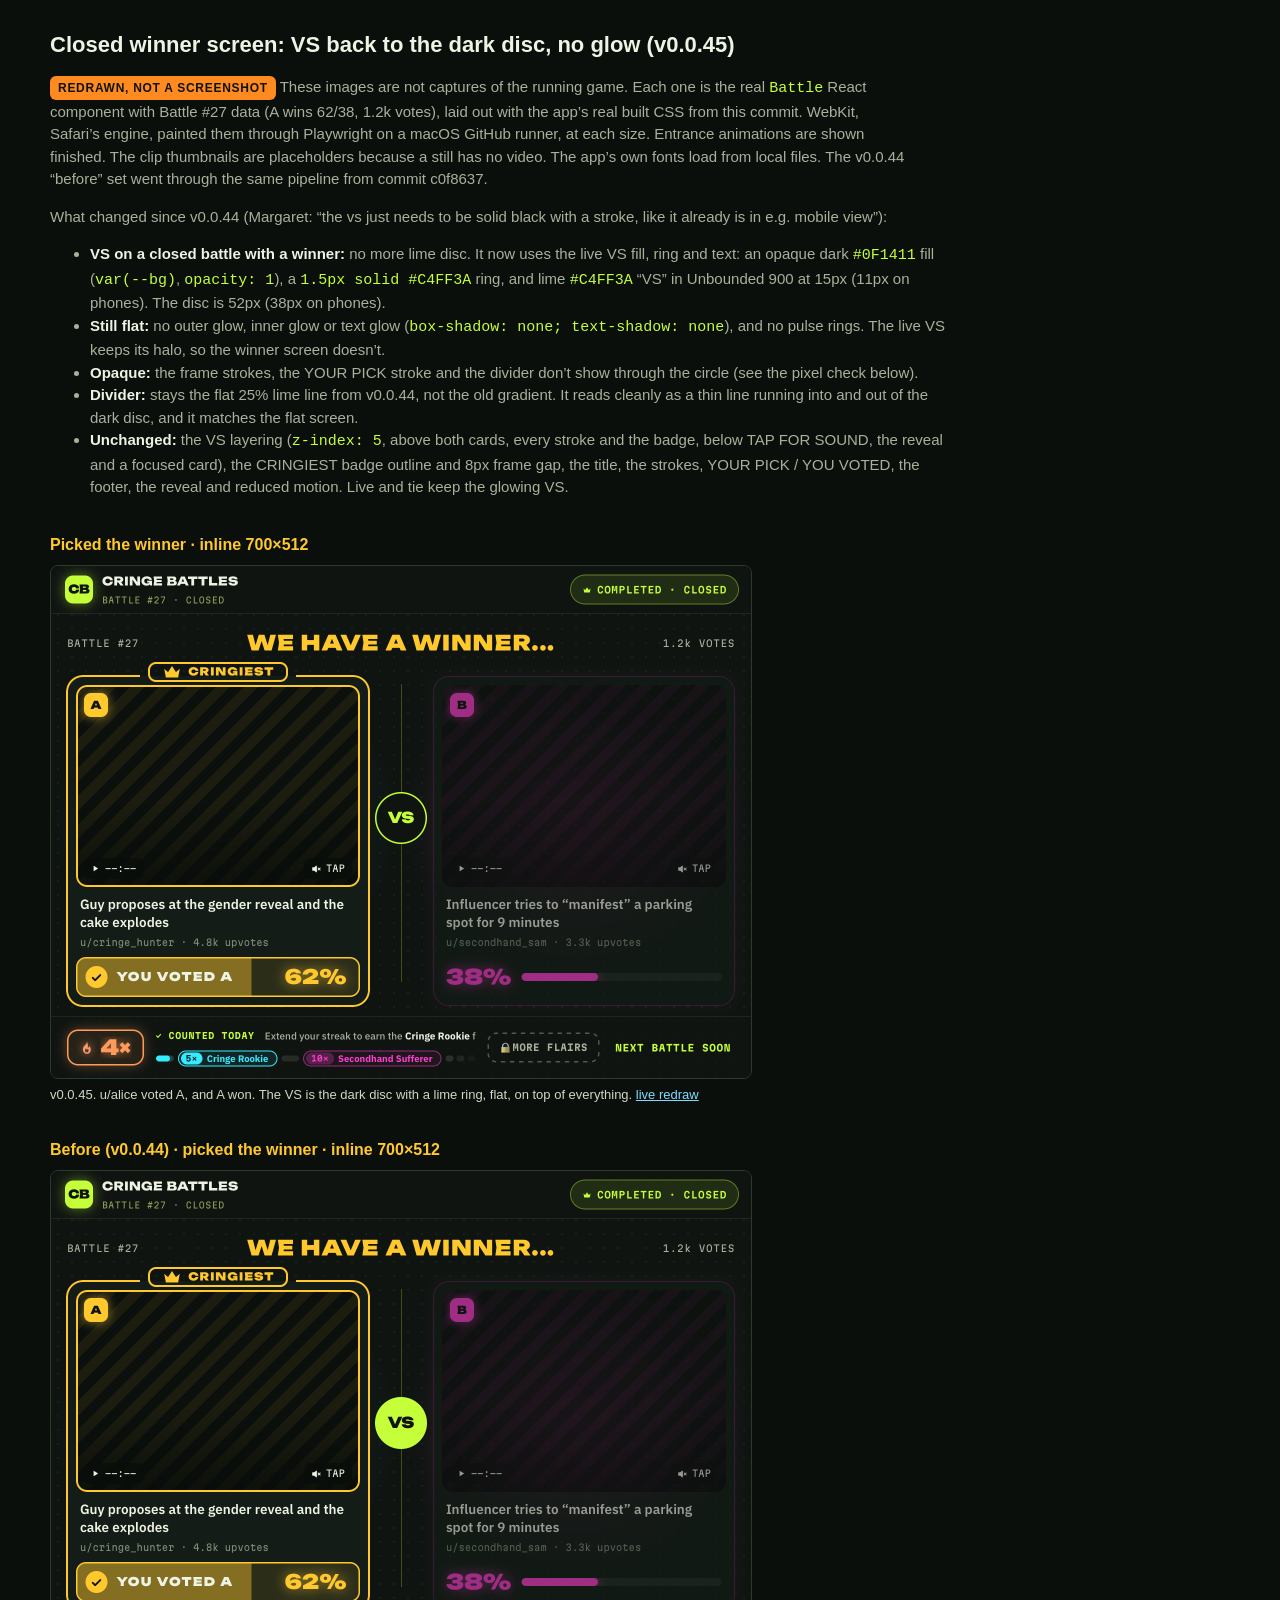
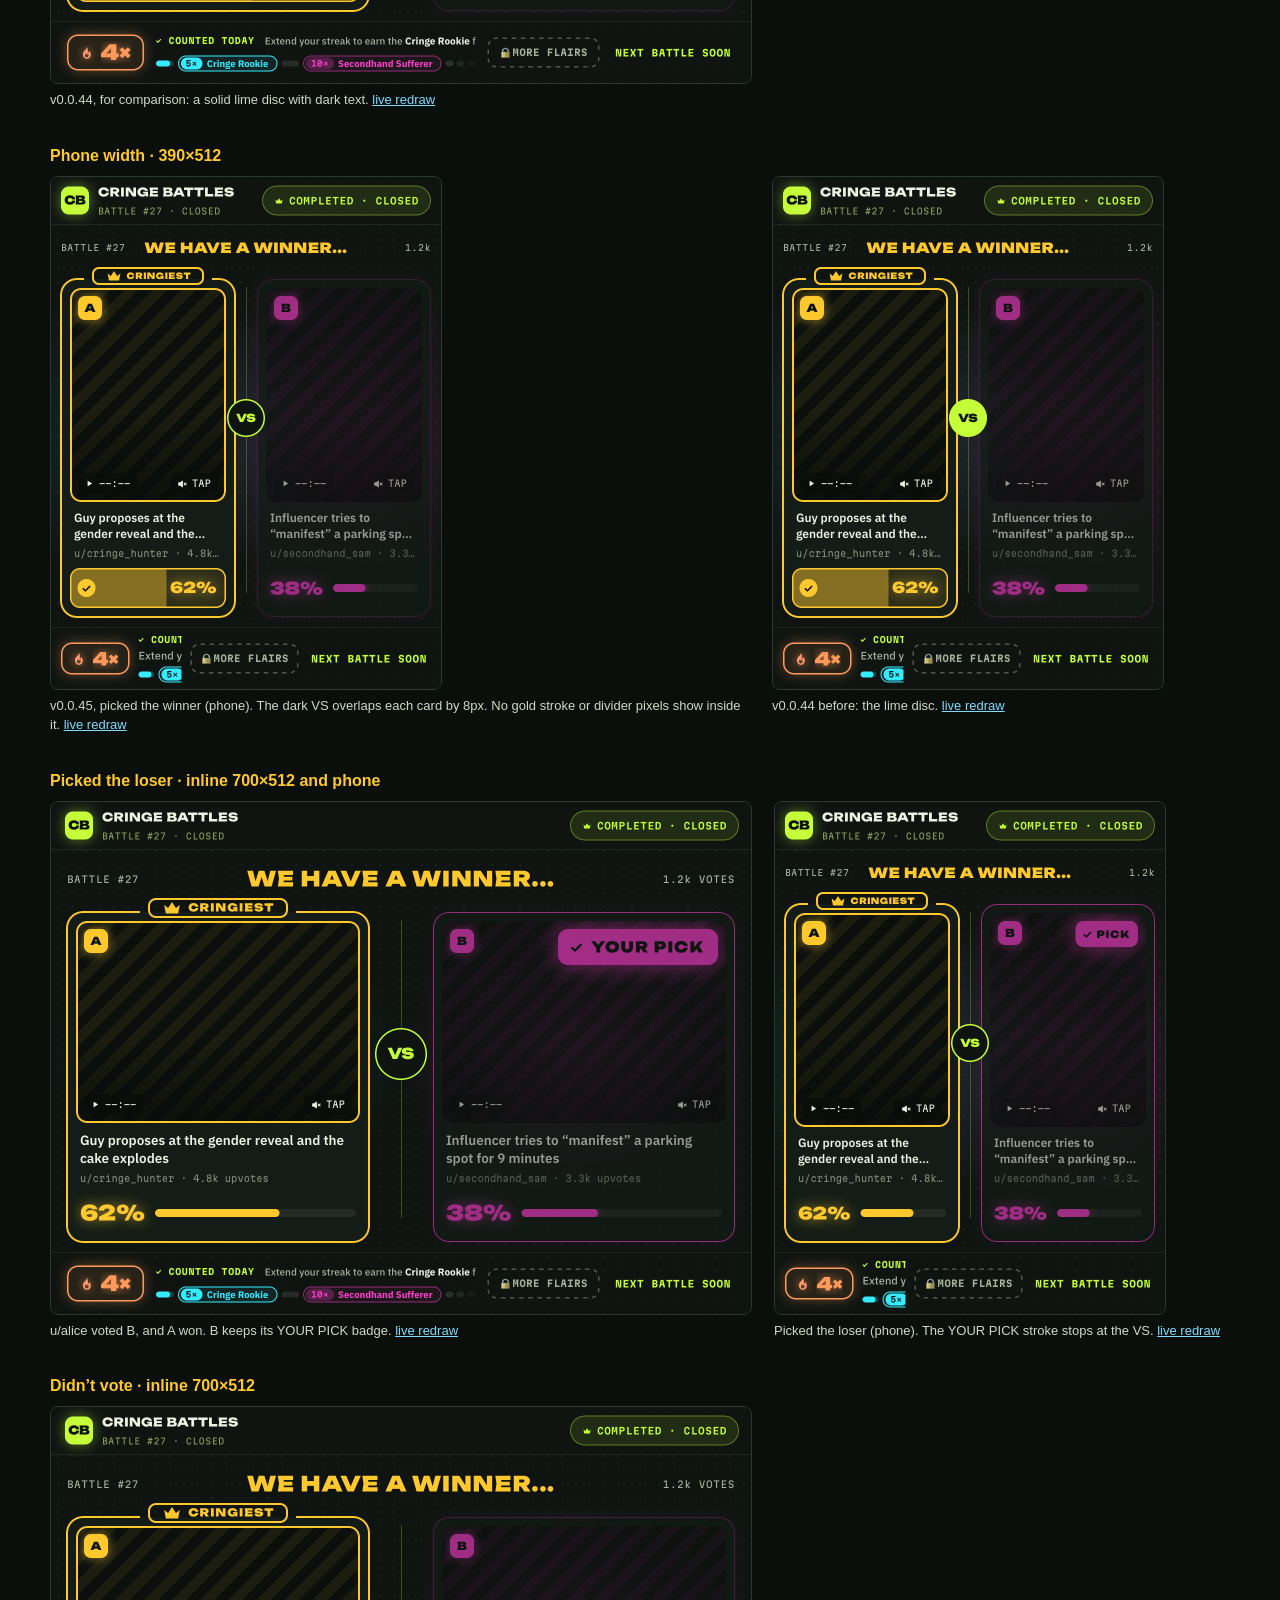
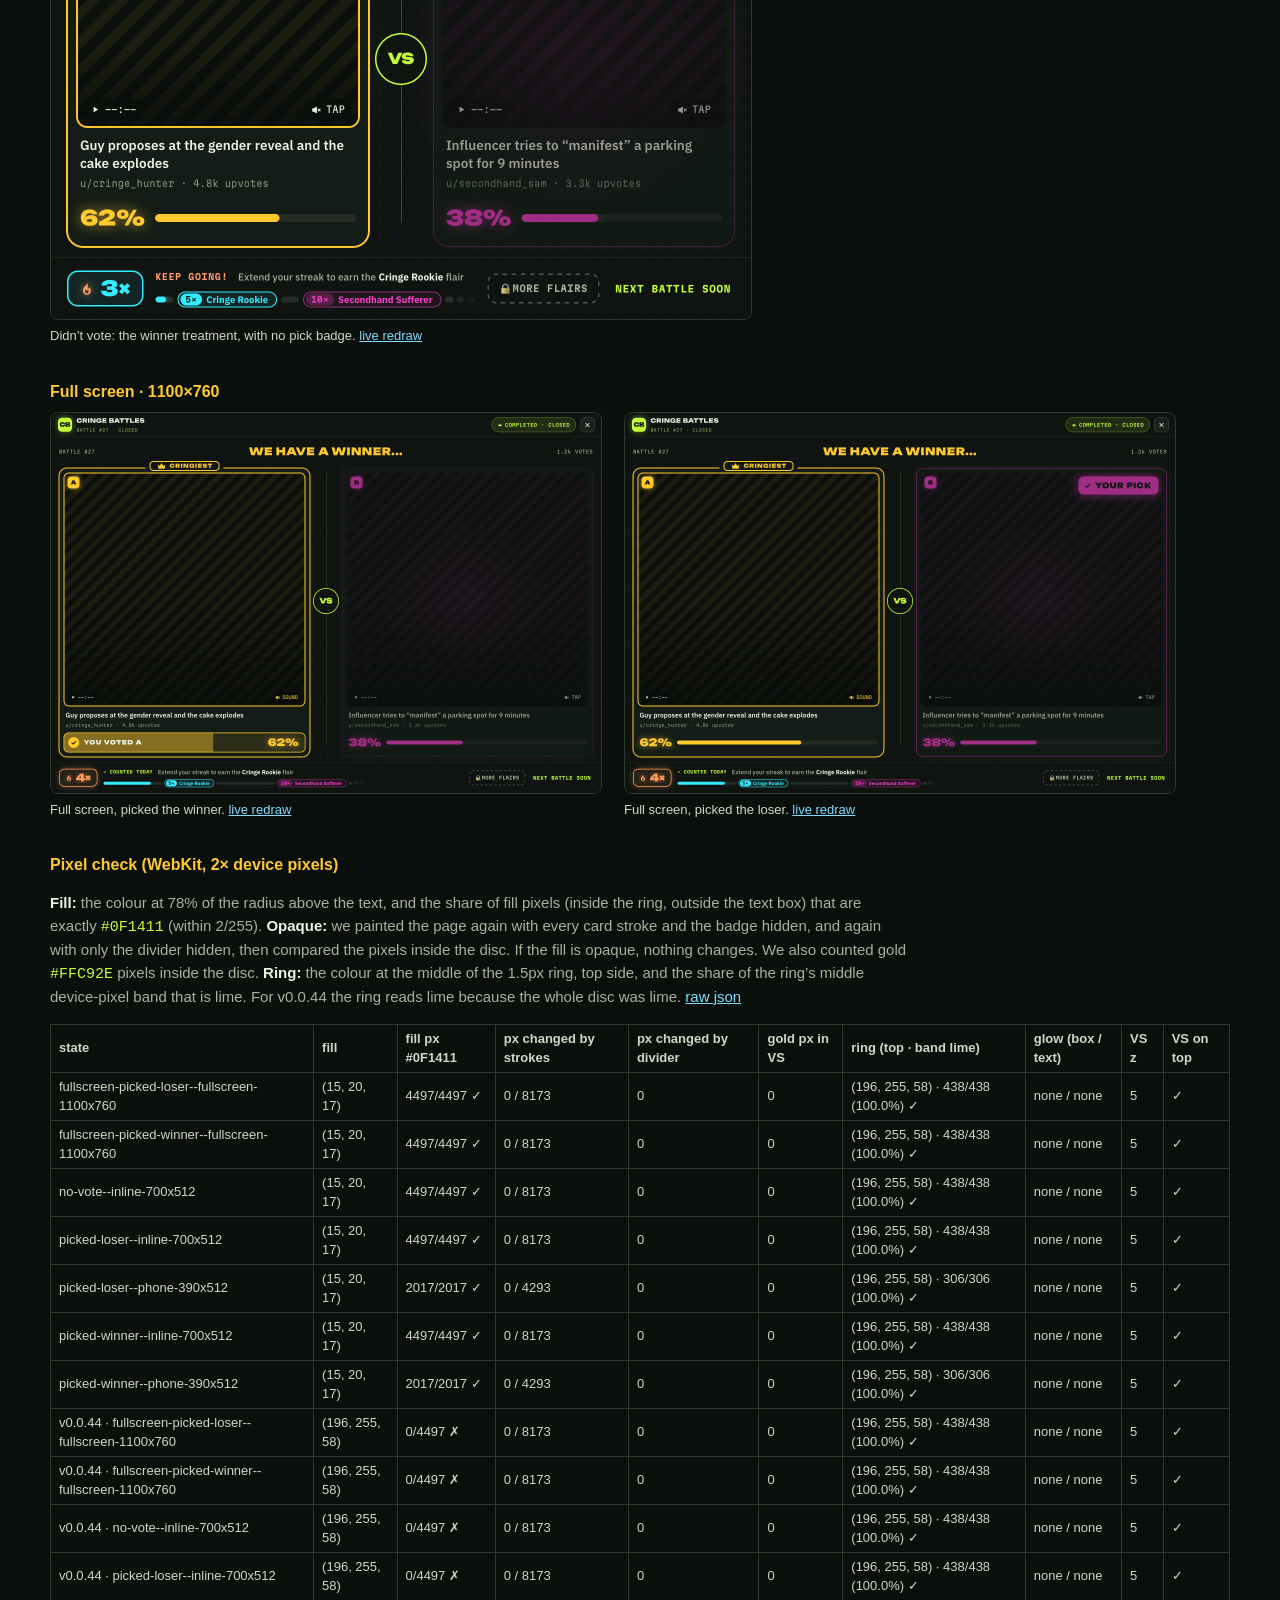
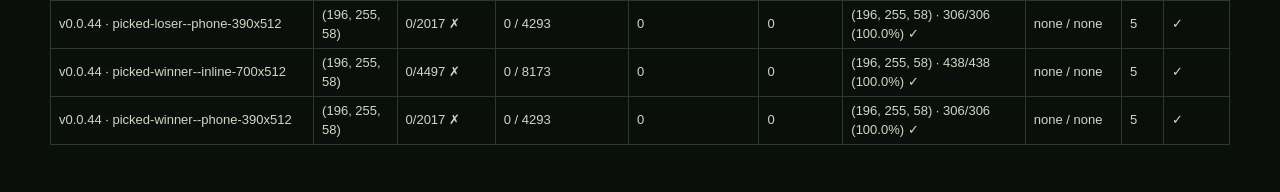
==== commit c0467ccc: "winner-screen v0.0.45 page" ====
--- a/winner-screen/index.html
+++ b/winner-screen/index.html
@@ -1,6 +1,6 @@
 <!doctype html>
 <html lang="en"><head><meta charset="utf-8"><meta name="viewport" content="width=device-width,initial-scale=1">
-<title>Cringe Battles · closed winner screen (v0.0.44: badge outline, VS on top)</title>
+<title>Cringe Battles · closed winner screen (v0.0.45: dark VS, no glow)</title>
 <style>
 body{margin:0;background:#0b0f0c;color:#eef3e4;font:15px/1.5 -apple-system,BlinkMacSystemFont,'Segoe UI',sans-serif}
 main{max-width:1180px;margin:0 auto;padding:28px 20px 60px}
@@ -13,32 +13,33 @@
 figcaption a,p a{color:#7fdcff}
 table{border-collapse:collapse;font-size:13px;color:#cfd8c4} td,th{border:1px solid #2a3a2e;padding:4px 8px;text-align:left}
 </style></head><body><main>
-<h1>Closed winner screen: badge outline and VS on top (v0.0.44)</h1>
-<p><span class="lbl">REDRAWN, NOT A SCREENSHOT</span> These images are not captures of the running game. Each one is the real <code>Battle</code> React component with Battle #27 data (A wins 62/38, 1.2k votes), laid out with the app’s real built CSS from this commit. WebKit, Safari’s engine, painted them through Playwright on a macOS GitHub runner, at each size. Entrance animations are shown finished. The clip thumbnails are placeholders because a still has no video. The app’s own fonts load from local files. The v0.0.43 “before” set went through the same pipeline from commit 95f3367.</p>
-<p>What changed since v0.0.43 (Margaret’s notes):</p>
+<h1>Closed winner screen: VS back to the dark disc, no glow (v0.0.45)</h1>
+<p><span class="lbl">REDRAWN, NOT A SCREENSHOT</span> These images are not captures of the running game. Each one is the real <code>Battle</code> React component with Battle #27 data (A wins 62/38, 1.2k votes), laid out with the app’s real built CSS from this commit. WebKit, Safari’s engine, painted them through Playwright on a macOS GitHub runner, at each size. Entrance animations are shown finished. The clip thumbnails are placeholders because a still has no video. The app’s own fonts load from local files. The v0.0.44 “before” set went through the same pipeline from commit c0f8637.</p>
+<p>What changed since v0.0.44 (Margaret: “the vs just needs to be solid black with a stroke, like it already is in e.g. mobile view”):</p>
 <ul>
-<li><b>CRINGIEST badge stroke:</b> a 2px <code>#FFC92E</code> outline, the same weight and yellow as the card frame. It’s a rounded rectangle (radius 8px, 7px on phones), like the surround on the footer streak badge. The badge is still unfilled, with no gradient and no glow, and the crown and text are flat <code>#FFC92E</code> at the same size (22px, 18px on phones). It’s 20px tall inline (18px on phones), so its bottom edge sits 3px above the video’s top stroke.</li>
-<li><b>Frame gap:</b> the frame line now stops 8px short of the badge outline on each side, so the two strokes don’t touch. Before, the line ran right up to the edge of the unoutlined badge.</li>
-<li><b>VS on top:</b> the VS sits above both cards and every stroke on them (<code>z-index: 5</code>). Before, it had no z-index, so the winner’s frame (z 3) and video stroke (z 2) painted over it on phones, where the VS overlaps each card by 8px.</li>
-<li><b>VS, flat:</b> when a battle is closed with a winner, the VS is a solid flat lime <code>#C4FF3A</code> disc with dark <code>#0F1411</code> text. There’s no outline, glow, text glow or inner glow, and the divider line behind it is a flat 25% lime instead of a gradient. Live voting keeps the old outlined VS.</li>
+<li><b>VS on a closed battle with a winner:</b> no more lime disc. It now uses the live VS fill, ring and text: an opaque dark <code>#0F1411</code> fill (<code>var(--bg)</code>, <code>opacity: 1</code>), a <code>1.5px solid #C4FF3A</code> ring, and lime <code>#C4FF3A</code> “VS” in Unbounded 900 at 15px (11px on phones). The disc is 52px (38px on phones).</li>
+<li><b>Still flat:</b> no outer glow, inner glow or text glow (<code>box-shadow: none; text-shadow: none</code>), and no pulse rings. The live VS keeps its halo, so the winner screen doesn’t.</li>
+<li><b>Opaque:</b> the frame strokes, the YOUR PICK stroke and the divider don’t show through the circle (see the pixel check below).</li>
+<li><b>Divider:</b> stays the flat 25% lime line from v0.0.44, not the old gradient. It reads cleanly as a thin line running into and out of the dark disc, and it matches the flat screen.</li>
+<li><b>Unchanged:</b> the VS layering (<code>z-index: 5</code>, above both cards, every stroke and the badge, below TAP FOR SOUND, the reveal and a focused card), the CRINGIEST badge outline and 8px frame gap, the title, the strokes, YOUR PICK / YOU VOTED, the footer, the reveal and reduced motion. Live and tie keep the glowing VS.</li>
 </ul>
 
 <h2>Picked the winner · inline 700×512</h2>
-<div class="row"><figure><img src="shots/picked-winner--inline-700x512.png" width="700" height="512" alt="Picked the winner, inline 700x512"><figcaption>v0.0.44. u/alice voted A, and A won. The CRINGIEST badge now has a gold outline, set into the frame with an 8px gap each side, and the VS is a solid lime disc. <a href="cap/picked-winner--inline-700x512.html">live redraw</a></figcaption></figure></div>
+<div class="row"><figure><img src="shots/picked-winner--inline-700x512.png" width="700" height="512" alt="Picked the winner, inline 700x512"><figcaption>v0.0.45. u/alice voted A, and A won. The VS is the dark disc with a lime ring, flat, on top of everything. <a href="cap/picked-winner--inline-700x512.html">live redraw</a></figcaption></figure></div>
 
-<h2>Before (v0.0.43) · picked the winner · inline 700×512</h2>
-<div class="row"><figure><img src="shots/v043/picked-winner--inline-700x512.png" width="700" height="512" alt="v0.0.43 picked the winner, inline"><figcaption>v0.0.43, for comparison. The badge has no outline. The VS is a dark disc the same colour as the page (#0F1411), with a lime ring, a lime halo and glowing text, and it was the last glowing element on a flat screen. <a href="cap/v043/picked-winner--inline-700x512.html">live redraw</a></figcaption></figure></div>
+<h2>Before (v0.0.44) · picked the winner · inline 700×512</h2>
+<div class="row"><figure><img src="shots/v044/picked-winner--inline-700x512.png" width="700" height="512" alt="v0.0.44 picked the winner, inline"><figcaption>v0.0.44, for comparison: a solid lime disc with dark text. <a href="cap/v044/picked-winner--inline-700x512.html">live redraw</a></figcaption></figure></div>
 
 <h2>Phone width · 390×512</h2>
 <div class="row">
-<figure><img src="shots/picked-winner--phone-390x512.png" width="390" height="512" alt="Picked the winner, phone"><figcaption>v0.0.44, picked the winner (phone). The VS overlaps each card by 8px and sits on top of the gold strokes. <a href="cap/picked-winner--phone-390x512.html">live redraw</a></figcaption></figure>
-<figure><img src="shots/v043/picked-winner--phone-390x512.png" width="390" height="512" alt="v0.0.43 picked the winner, phone"><figcaption>v0.0.43 before: the winner’s frame and video stroke cut through the VS (234 gold device pixels inside the disc). <a href="cap/v043/picked-winner--phone-390x512.html">live redraw</a></figcaption></figure>
+<figure><img src="shots/picked-winner--phone-390x512.png" width="390" height="512" alt="Picked the winner, phone"><figcaption>v0.0.45, picked the winner (phone). The dark VS overlaps each card by 8px. No gold stroke or divider pixels show inside it. <a href="cap/picked-winner--phone-390x512.html">live redraw</a></figcaption></figure>
+<figure><img src="shots/v044/picked-winner--phone-390x512.png" width="390" height="512" alt="v0.0.44 picked the winner, phone"><figcaption>v0.0.44 before: the lime disc. <a href="cap/v044/picked-winner--phone-390x512.html">live redraw</a></figcaption></figure>
 </div>
 
 <h2>Picked the loser · inline 700×512 and phone</h2>
 <div class="row">
 <figure><img src="shots/picked-loser--inline-700x512.png" width="700" height="512" alt="Picked the loser, inline"><figcaption>u/alice voted B, and A won. B keeps its YOUR PICK badge. <a href="cap/picked-loser--inline-700x512.html">live redraw</a></figcaption></figure>
-<figure><img src="shots/picked-loser--phone-390x512.png" width="390" height="512" alt="Picked the loser, phone"><figcaption>Picked the loser (phone). <a href="cap/picked-loser--phone-390x512.html">live redraw</a></figcaption></figure>
+<figure><img src="shots/picked-loser--phone-390x512.png" width="390" height="512" alt="Picked the loser, phone"><figcaption>Picked the loser (phone). The YOUR PICK stroke stops at the VS. <a href="cap/picked-loser--phone-390x512.html">live redraw</a></figcaption></figure>
 </div>
 
 <h2>Didn’t vote · inline 700×512</h2>
@@ -51,6 +52,6 @@
 </div>
 
 <h2>Pixel check (WebKit, 2× device pixels)</h2>
-<p><b>Badge stroke:</b> we sampled the middle of the outline’s top and left sides, and counted the share of the 2px outline band that is <code>#FFC92E</code>. The rest is the rounded corners. <b>Frame gap:</b> walking left along the frame line from the badge, this is the distance to the first gold pixel. <b>VS on top:</b> we painted the page again with every card stroke and the badge hidden, then compared the pixels inside the VS disc. If the VS is on top, nothing changes and no gold pixels sit inside it. <a href="shots/pixel-check.json">raw json</a></p>
-<table><tr><th>state</th><th>badge stroke (top · left)</th><th>outline band gold</th><th>frame gap</th><th>VS overlaps card</th><th>VS px changed by strokes</th><th>gold px in VS</th><th>VS z</th><th>VS on top</th></tr><tr><td>fullscreen-picked-loser--fullscreen-1100x760</td><td>(255, 201, 46) · (255, 201, 46) ✓</td><td>2232/2496 (89.4%)</td><td>8px</td><td>0px</td><td>0 / 8173</td><td>0</td><td>5</td><td>✓</td></tr><tr><td>fullscreen-picked-winner--fullscreen-1100x760</td><td>(255, 201, 46) · (255, 201, 46) ✓</td><td>2232/2496 (89.4%)</td><td>8px</td><td>0px</td><td>0 / 8173</td><td>0</td><td>5</td><td>✓</td></tr><tr><td>no-vote--inline-700x512</td><td>(255, 201, 46) · (255, 201, 46) ✓</td><td>2232/2496 (89.4%)</td><td>8px</td><td>0px</td><td>0 / 8173</td><td>0</td><td>5</td><td>✓</td></tr><tr><td>picked-loser--inline-700x512</td><td>(255, 201, 46) · (255, 201, 46) ✓</td><td>2232/2496 (89.4%)</td><td>8px</td><td>0px</td><td>0 / 8173</td><td>0</td><td>5</td><td>✓</td></tr><tr><td>picked-loser--phone-390x512</td><td>(255, 201, 46) · (255, 201, 46) ✓</td><td>1800/2016 (89.3%)</td><td>8px</td><td>8px</td><td>0 / 4293</td><td>0</td><td>5</td><td>✓</td></tr><tr><td>picked-winner--inline-700x512</td><td>(255, 201, 46) · (255, 201, 46) ✓</td><td>2232/2496 (89.4%)</td><td>8px</td><td>0px</td><td>0 / 8173</td><td>0</td><td>5</td><td>✓</td></tr><tr><td>picked-winner--phone-390x512</td><td>(255, 201, 46) · (255, 201, 46) ✓</td><td>1800/2016 (89.3%)</td><td>8px</td><td>8px</td><td>0 / 4293</td><td>0</td><td>5</td><td>✓</td></tr><tr><td>v0.0.43 · fullscreen-picked-loser--fullscreen-1100x760</td><td>(15, 20, 17) · (15, 20, 17) ✗</td><td>560/2560 (21.9%)</td><td>0px</td><td>0px</td><td>0 / 8173</td><td>0</td><td>auto</td><td>✓</td></tr><tr><td>v0.0.43 · fullscreen-picked-winner--fullscreen-1100x760</td><td>(15, 20, 17) · (15, 20, 17) ✗</td><td>560/2560 (21.9%)</td><td>0px</td><td>0px</td><td>0 / 8173</td><td>0</td><td>auto</td><td>✓</td></tr><tr><td>v0.0.43 · no-vote--inline-700x512</td><td>(15, 20, 17) · (15, 20, 17) ✗</td><td>560/2560 (21.9%)</td><td>0px</td><td>0px</td><td>0 / 8173</td><td>0</td><td>auto</td><td>✓</td></tr><tr><td>v0.0.43 · picked-loser--inline-700x512</td><td>(15, 20, 17) · (15, 20, 17) ✗</td><td>560/2560 (21.9%)</td><td>0px</td><td>0px</td><td>0 / 8173</td><td>0</td><td>auto</td><td>✓</td></tr><tr><td>v0.0.43 · picked-loser--phone-390x512</td><td>(15, 20, 17) · (15, 20, 17) ✗</td><td>0/2048 (0.0%)</td><td>0px</td><td>8px</td><td>234 / 4293</td><td>234</td><td>auto</td><td>✗</td></tr><tr><td>v0.0.43 · picked-winner--inline-700x512</td><td>(15, 20, 17) · (15, 20, 17) ✗</td><td>560/2560 (21.9%)</td><td>0px</td><td>0px</td><td>0 / 8173</td><td>0</td><td>auto</td><td>✓</td></tr><tr><td>v0.0.43 · picked-winner--phone-390x512</td><td>(15, 20, 17) · (15, 20, 17) ✗</td><td>0/2048 (0.0%)</td><td>0px</td><td>8px</td><td>234 / 4293</td><td>234</td><td>auto</td><td>✗</td></tr></table>
+<p><b>Fill:</b> the colour at 78% of the radius above the text, and the share of fill pixels (inside the ring, outside the text box) that are exactly <code>#0F1411</code> (within 2/255). <b>Opaque:</b> we painted the page again with every card stroke and the badge hidden, and again with only the divider hidden, then compared the pixels inside the disc. If the fill is opaque, nothing changes. We also counted gold <code>#FFC92E</code> pixels inside the disc. <b>Ring:</b> the colour at the middle of the 1.5px ring, top side, and the share of the ring’s middle device-pixel band that is lime. For v0.0.44 the ring reads lime because the whole disc was lime. <a href="shots/pixel-check.json">raw json</a></p>
+<table><tr><th>state</th><th>fill</th><th>fill px #0F1411</th><th>px changed by strokes</th><th>px changed by divider</th><th>gold px in VS</th><th>ring (top · band lime)</th><th>glow (box / text)</th><th>VS z</th><th>VS on top</th></tr><tr><td>fullscreen-picked-loser--fullscreen-1100x760</td><td>(15, 20, 17)</td><td>4497/4497 ✓</td><td>0 / 8173</td><td>0</td><td>0</td><td>(196, 255, 58) · 438/438 (100.0%) ✓</td><td>none / none</td><td>5</td><td>✓</td></tr><tr><td>fullscreen-picked-winner--fullscreen-1100x760</td><td>(15, 20, 17)</td><td>4497/4497 ✓</td><td>0 / 8173</td><td>0</td><td>0</td><td>(196, 255, 58) · 438/438 (100.0%) ✓</td><td>none / none</td><td>5</td><td>✓</td></tr><tr><td>no-vote--inline-700x512</td><td>(15, 20, 17)</td><td>4497/4497 ✓</td><td>0 / 8173</td><td>0</td><td>0</td><td>(196, 255, 58) · 438/438 (100.0%) ✓</td><td>none / none</td><td>5</td><td>✓</td></tr><tr><td>picked-loser--inline-700x512</td><td>(15, 20, 17)</td><td>4497/4497 ✓</td><td>0 / 8173</td><td>0</td><td>0</td><td>(196, 255, 58) · 438/438 (100.0%) ✓</td><td>none / none</td><td>5</td><td>✓</td></tr><tr><td>picked-loser--phone-390x512</td><td>(15, 20, 17)</td><td>2017/2017 ✓</td><td>0 / 4293</td><td>0</td><td>0</td><td>(196, 255, 58) · 306/306 (100.0%) ✓</td><td>none / none</td><td>5</td><td>✓</td></tr><tr><td>picked-winner--inline-700x512</td><td>(15, 20, 17)</td><td>4497/4497 ✓</td><td>0 / 8173</td><td>0</td><td>0</td><td>(196, 255, 58) · 438/438 (100.0%) ✓</td><td>none / none</td><td>5</td><td>✓</td></tr><tr><td>picked-winner--phone-390x512</td><td>(15, 20, 17)</td><td>2017/2017 ✓</td><td>0 / 4293</td><td>0</td><td>0</td><td>(196, 255, 58) · 306/306 (100.0%) ✓</td><td>none / none</td><td>5</td><td>✓</td></tr><tr><td>v0.0.44 · fullscreen-picked-loser--fullscreen-1100x760</td><td>(196, 255, 58)</td><td>0/4497 ✗</td><td>0 / 8173</td><td>0</td><td>0</td><td>(196, 255, 58) · 438/438 (100.0%) ✓</td><td>none / none</td><td>5</td><td>✓</td></tr><tr><td>v0.0.44 · fullscreen-picked-winner--fullscreen-1100x760</td><td>(196, 255, 58)</td><td>0/4497 ✗</td><td>0 / 8173</td><td>0</td><td>0</td><td>(196, 255, 58) · 438/438 (100.0%) ✓</td><td>none / none</td><td>5</td><td>✓</td></tr><tr><td>v0.0.44 · no-vote--inline-700x512</td><td>(196, 255, 58)</td><td>0/4497 ✗</td><td>0 / 8173</td><td>0</td><td>0</td><td>(196, 255, 58) · 438/438 (100.0%) ✓</td><td>none / none</td><td>5</td><td>✓</td></tr><tr><td>v0.0.44 · picked-loser--inline-700x512</td><td>(196, 255, 58)</td><td>0/4497 ✗</td><td>0 / 8173</td><td>0</td><td>0</td><td>(196, 255, 58) · 438/438 (100.0%) ✓</td><td>none / none</td><td>5</td><td>✓</td></tr><tr><td>v0.0.44 · picked-loser--phone-390x512</td><td>(196, 255, 58)</td><td>0/2017 ✗</td><td>0 / 4293</td><td>0</td><td>0</td><td>(196, 255, 58) · 306/306 (100.0%) ✓</td><td>none / none</td><td>5</td><td>✓</td></tr><tr><td>v0.0.44 · picked-winner--inline-700x512</td><td>(196, 255, 58)</td><td>0/4497 ✗</td><td>0 / 8173</td><td>0</td><td>0</td><td>(196, 255, 58) · 438/438 (100.0%) ✓</td><td>none / none</td><td>5</td><td>✓</td></tr><tr><td>v0.0.44 · picked-winner--phone-390x512</td><td>(196, 255, 58)</td><td>0/2017 ✗</td><td>0 / 4293</td><td>0</td><td>0</td><td>(196, 255, 58) · 306/306 (100.0%) ✓</td><td>none / none</td><td>5</td><td>✓</td></tr></table>
 </main></body></html>
